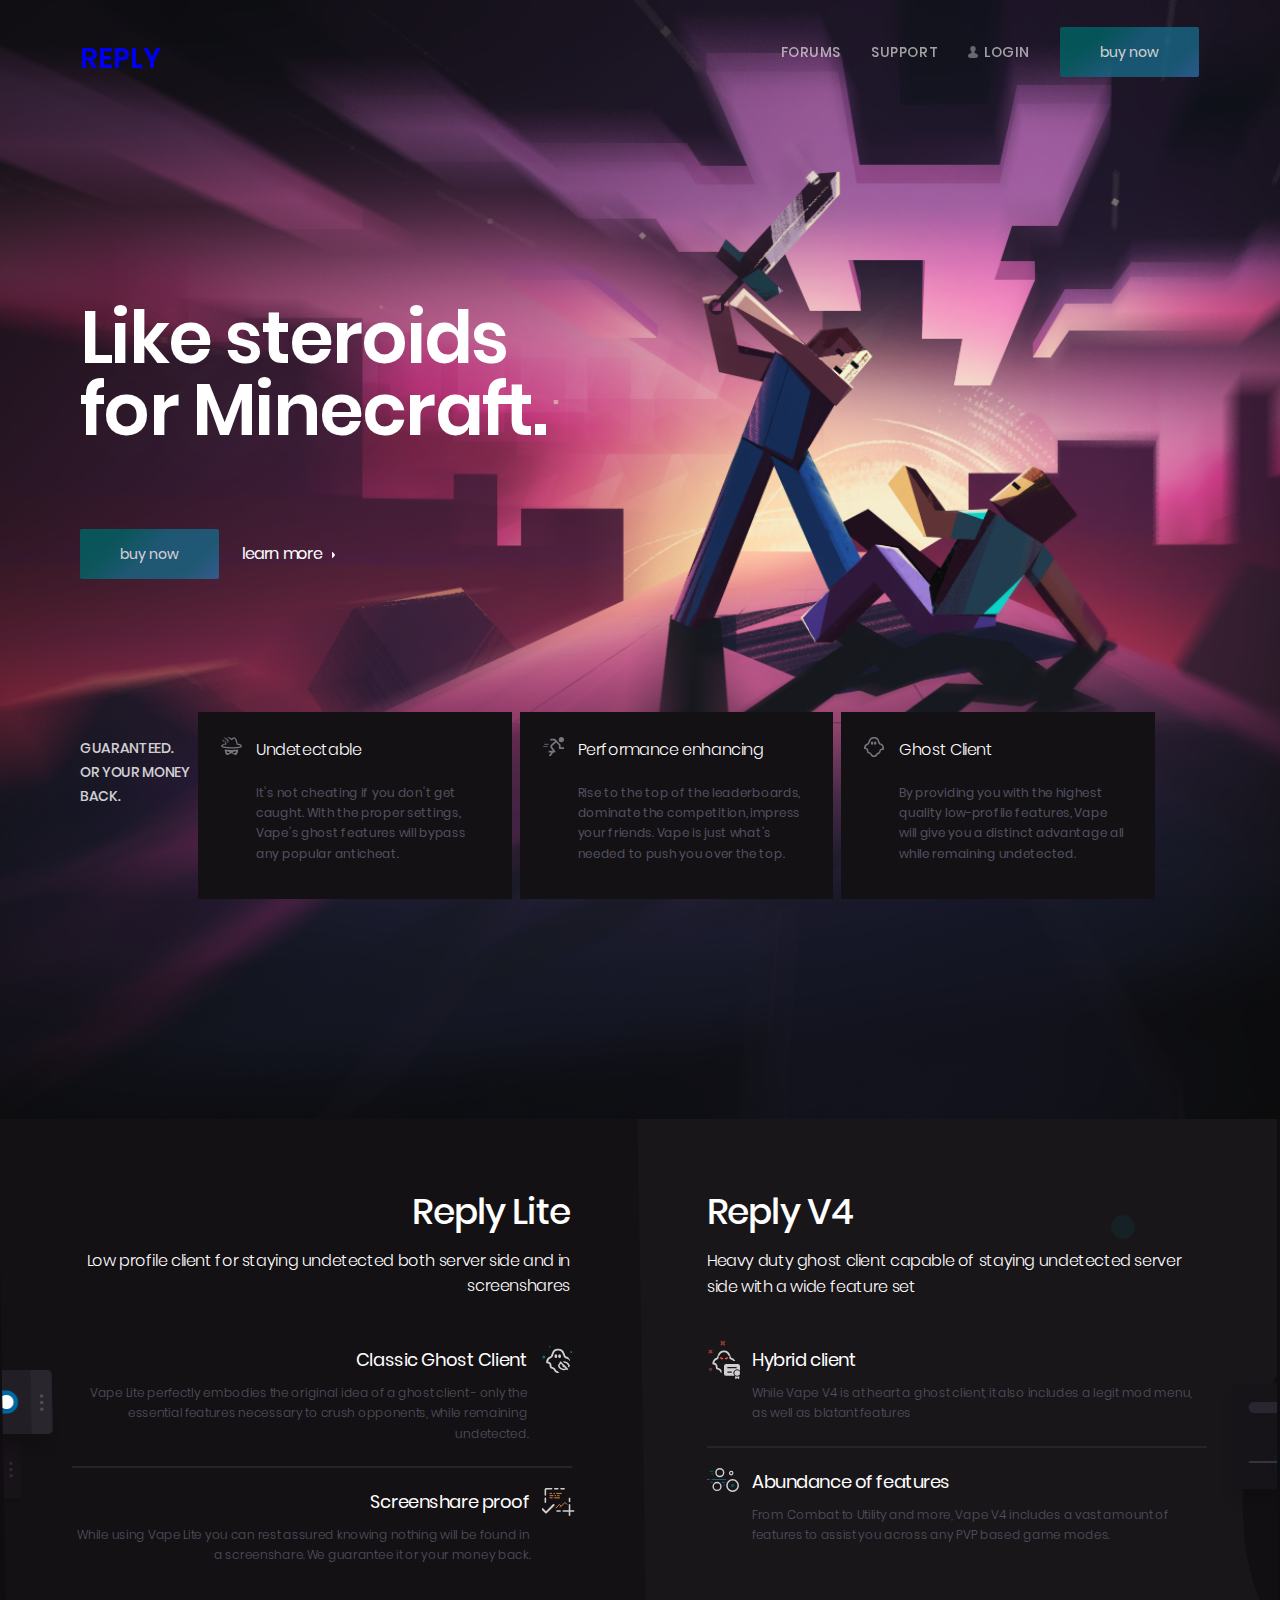
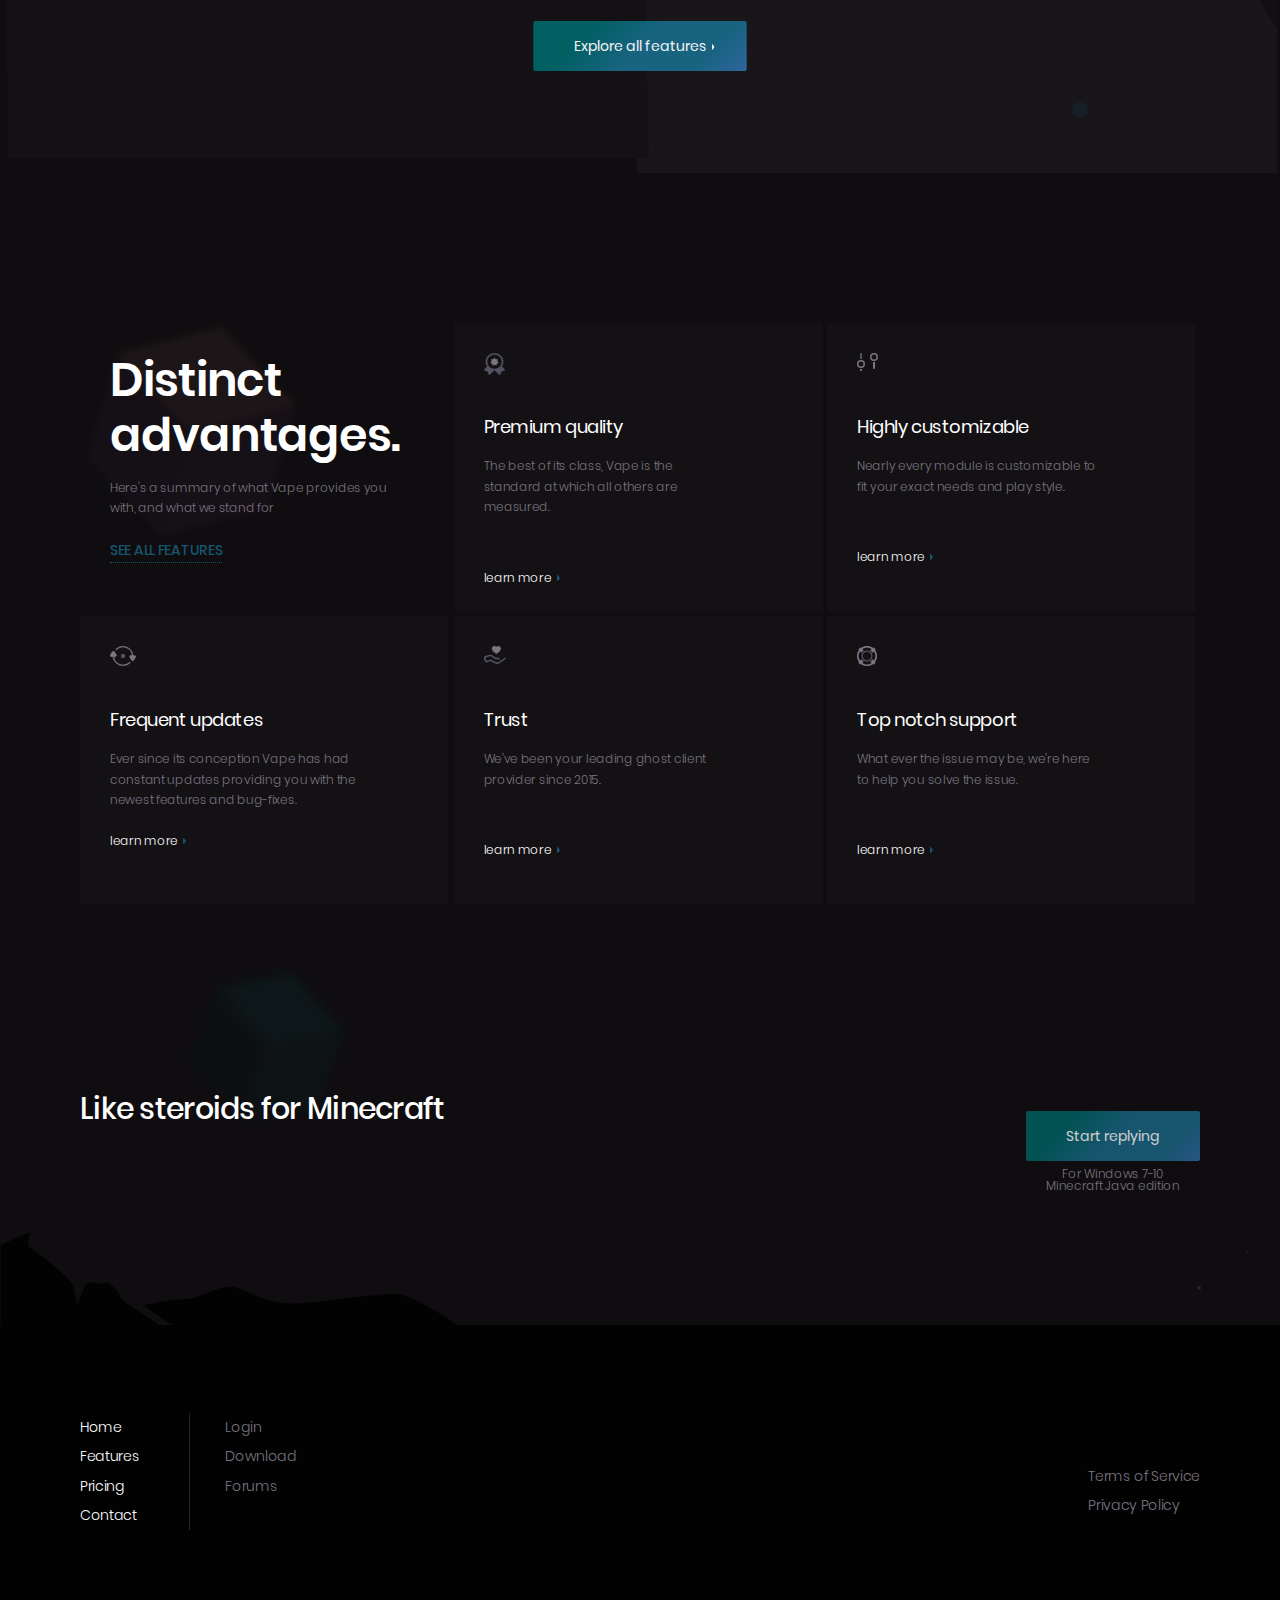
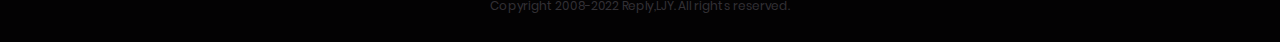
==== reply/index.html @ bd2a2337 "Add files via upload" ====
<!DOCTYPE html><html lang="en" style=""><!--
 Page saved with SingleFile 
 url: https://www.vape.gg/ 
 saved date: Thu Jul 21 2022 10:09:25 GMT+0800 (中国标准时间)
--><head><meta charset="utf-8">
<meta name="viewport" content="width=device-width, initial-scale=1">
<meta name="csrf-token" content="0vviVN50sHDfkoWmsHbkdofA1DkeEa5MmPpNmLmF">
<title>
 Reply Ghost Client </title>
<meta name="description" content="Like steroids for Minecraft. Vape includes the highest quality Minecraft ghost client features, and will assure that you dominate every opponent.">
<style>:root{--sf-img-19: url("[data-uri]");--sf-img-26: url("[data-uri]");--sf-img-27: url("[data-uri]");--sf-img-28: url("[data-uri]");--sf-img-29: url("[data-uri]")}/*!
 * animate.css - https://animate.style/
 * Version - 4.1.1
 * Licensed under the MIT license - http://opensource.org/licenses/MIT
 *
 * Copyright (c) 2020 Animate.css
 */:root{--animate-duration:1s;--animate-delay:1s;--animate-repeat:1}@-webkit-keyframes bounce{from,20%,53%,to{-webkit-animation-timing-function:cubic-bezier(0.215,0.61,0.355,1);animation-timing-function:cubic-bezier(0.215,0.61,0.355,1);-webkit-transform:translate3d(0,0,0);transform:translate3d(0,0,0)}40%,43%{-webkit-animation-timing-function:cubic-bezier(0.755,0.05,0.855,0.06);animation-timing-function:cubic-bezier(0.755,0.05,0.855,0.06);-webkit-transform:translate3d(0,-30px,0) scaleY(1.1);transform:translate3d(0,-30px,0) scaleY(1.1)}70%{-webkit-animation-timing-function:cubic-bezier(0.755,0.05,0.855,0.06);animation-timing-function:cubic-bezier(0.755,0.05,0.855,0.06);-webkit-transform:translate3d(0,-15px,0) scaleY(1.05);transform:translate3d(0,-15px,0) scaleY(1.05)}80%{-webkit-transition-timing-function:cubic-bezier(0.215,0.61,0.355,1);transition-timing-function:cubic-bezier(0.215,0.61,0.355,1);-webkit-transform:translate3d(0,0,0) scaleY(0.95);transform:translate3d(0,0,0) scaleY(0.95)}90%{-webkit-transform:translate3d(0,-4px,0) scaleY(1.02);transform:translate3d(0,-4px,0) scaleY(1.02)}}@keyframes bounce{from,20%,53%,to{-webkit-animation-timing-function:cubic-bezier(0.215,0.61,0.355,1);animation-timing-function:cubic-bezier(0.215,0.61,0.355,1);-webkit-transform:translate3d(0,0,0);transform:translate3d(0,0,0)}40%,43%{-webkit-animation-timing-function:cubic-bezier(0.755,0.05,0.855,0.06);animation-timing-function:cubic-bezier(0.755,0.05,0.855,0.06);-webkit-transform:translate3d(0,-30px,0) scaleY(1.1);transform:translate3d(0,-30px,0) scaleY(1.1)}70%{-webkit-animation-timing-function:cubic-bezier(0.755,0.05,0.855,0.06);animation-timing-function:cubic-bezier(0.755,0.05,0.855,0.06);-webkit-transform:translate3d(0,-15px,0) scaleY(1.05);transform:translate3d(0,-15px,0) scaleY(1.05)}80%{-webkit-transition-timing-function:cubic-bezier(0.215,0.61,0.355,1);transition-timing-function:cubic-bezier(0.215,0.61,0.355,1);-webkit-transform:translate3d(0,0,0) scaleY(0.95);transform:translate3d(0,0,0) scaleY(0.95)}90%{-webkit-transform:translate3d(0,-4px,0) scaleY(1.02);transform:translate3d(0,-4px,0) scaleY(1.02)}}@-webkit-keyframes flash{from,50%,to{opacity:1}25%,75%{opacity:0}}@keyframes flash{from,50%,to{opacity:1}25%,75%{opacity:0}}@-webkit-keyframes pulse{from{-webkit-transform:scale3d(1,1,1);transform:scale3d(1,1,1)}50%{-webkit-transform:scale3d(1.05,1.05,1.05);transform:scale3d(1.05,1.05,1.05)}to{-webkit-transform:scale3d(1,1,1);transform:scale3d(1,1,1)}}@keyframes pulse{from{-webkit-transform:scale3d(1,1,1);transform:scale3d(1,1,1)}50%{-webkit-transform:scale3d(1.05,1.05,1.05);transform:scale3d(1.05,1.05,1.05)}to{-webkit-transform:scale3d(1,1,1);transform:scale3d(1,1,1)}}@-webkit-keyframes rubberBand{from{-webkit-transform:scale3d(1,1,1);transform:scale3d(1,1,1)}30%{-webkit-transform:scale3d(1.25,0.75,1);transform:scale3d(1.25,0.75,1)}40%{-webkit-transform:scale3d(0.75,1.25,1);transform:scale3d(0.75,1.25,1)}50%{-webkit-transform:scale3d(1.15,0.85,1);transform:scale3d(1.15,0.85,1)}65%{-webkit-transform:scale3d(0.95,1.05,1);transform:scale3d(0.95,1.05,1)}75%{-webkit-transform:scale3d(1.05,0.95,1);transform:scale3d(1.05,0.95,1)}to{-webkit-transform:scale3d(1,1,1);transform:scale3d(1,1,1)}}@keyframes rubberBand{from{-webkit-transform:scale3d(1,1,1);transform:scale3d(1,1,1)}30%{-webkit-transform:scale3d(1.25,0.75,1);transform:scale3d(1.25,0.75,1)}40%{-webkit-transform:scale3d(0.75,1.25,1);transform:scale3d(0.75,1.25,1)}50%{-webkit-transform:scale3d(1.15,0.85,1);transform:scale3d(1.15,0.85,1)}65%{-webkit-transform:scale3d(0.95,1.05,1);transform:scale3d(0.95,1.05,1)}75%{-webkit-transform:scale3d(1.05,0.95,1);transform:scale3d(1.05,0.95,1)}to{-webkit-transform:scale3d(1,1,1);transform:scale3d(1,1,1)}}@-webkit-keyframes shakeX{from,to{-webkit-transform:translate3d(0,0,0);transform:translate3d(0,0,0)}10%,30%,50%,70%,90%{-webkit-transform:translate3d(-10px,0,0);transform:translate3d(-10px,0,0)}20%,40%,60%,80%{-webkit-transform:translate3d(10px,0,0);transform:translate3d(10px,0,0)}}@keyframes shakeX{from,to{-webkit-transform:translate3d(0,0,0);transform:translate3d(0,0,0)}10%,30%,50%,70%,90%{-webkit-transform:translate3d(-10px,0,0);transform:translate3d(-10px,0,0)}20%,40%,60%,80%{-webkit-transform:translate3d(10px,0,0);transform:translate3d(10px,0,0)}}@-webkit-keyframes shakeY{from,to{-webkit-transform:translate3d(0,0,0);transform:translate3d(0,0,0)}10%,30%,50%,70%,90%{-webkit-transform:translate3d(0,-10px,0);transform:translate3d(0,-10px,0)}20%,40%,60%,80%{-webkit-transform:translate3d(0,10px,0);transform:translate3d(0,10px,0)}}@keyframes shakeY{from,to{-webkit-transform:translate3d(0,0,0);transform:translate3d(0,0,0)}10%,30%,50%,70%,90%{-webkit-transform:translate3d(0,-10px,0);transform:translate3d(0,-10px,0)}20%,40%,60%,80%{-webkit-transform:translate3d(0,10px,0);transform:translate3d(0,10px,0)}}@-webkit-keyframes headShake{0%{-webkit-transform:translateX(0);transform:translateX(0)}6.5%{-webkit-transform:translateX(-6px) rotateY(-9deg);transform:translateX(-6px) rotateY(-9deg)}18.5%{-webkit-transform:translateX(5px) rotateY(7deg);transform:translateX(5px) rotateY(7deg)}31.5%{-webkit-transform:translateX(-3px) rotateY(-5deg);transform:translateX(-3px) rotateY(-5deg)}43.5%{-webkit-transform:translateX(2px) rotateY(3deg);transform:translateX(2px) rotateY(3deg)}50%{-webkit-transform:translateX(0);transform:translateX(0)}}@keyframes headShake{0%{-webkit-transform:translateX(0);transform:translateX(0)}6.5%{-webkit-transform:translateX(-6px) rotateY(-9deg);transform:translateX(-6px) rotateY(-9deg)}18.5%{-webkit-transform:translateX(5px) rotateY(7deg);transform:translateX(5px) rotateY(7deg)}31.5%{-webkit-transform:translateX(-3px) rotateY(-5deg);transform:translateX(-3px) rotateY(-5deg)}43.5%{-webkit-transform:translateX(2px) rotateY(3deg);transform:translateX(2px) rotateY(3deg)}50%{-webkit-transform:translateX(0);transform:translateX(0)}}@-webkit-keyframes swing{20%{-webkit-transform:rotate3d(0,0,1,15deg);transform:rotate3d(0,0,1,15deg)}40%{-webkit-transform:rotate3d(0,0,1,-10deg);transform:rotate3d(0,0,1,-10deg)}60%{-webkit-transform:rotate3d(0,0,1,5deg);transform:rotate3d(0,0,1,5deg)}80%{-webkit-transform:rotate3d(0,0,1,-5deg);transform:rotate3d(0,0,1,-5deg)}to{-webkit-transform:rotate3d(0,0,1,0deg);transform:rotate3d(0,0,1,0deg)}}@keyframes swing{20%{-webkit-transform:rotate3d(0,0,1,15deg);transform:rotate3d(0,0,1,15deg)}40%{-webkit-transform:rotate3d(0,0,1,-10deg);transform:rotate3d(0,0,1,-10deg)}60%{-webkit-transform:rotate3d(0,0,1,5deg);transform:rotate3d(0,0,1,5deg)}80%{-webkit-transform:rotate3d(0,0,1,-5deg);transform:rotate3d(0,0,1,-5deg)}to{-webkit-transform:rotate3d(0,0,1,0deg);transform:rotate3d(0,0,1,0deg)}}@-webkit-keyframes tada{from{-webkit-transform:scale3d(1,1,1);transform:scale3d(1,1,1)}10%,20%{-webkit-transform:scale3d(0.9,0.9,0.9) rotate3d(0,0,1,-3deg);transform:scale3d(0.9,0.9,0.9) rotate3d(0,0,1,-3deg)}30%,50%,70%,90%{-webkit-transform:scale3d(1.1,1.1,1.1) rotate3d(0,0,1,3deg);transform:scale3d(1.1,1.1,1.1) rotate3d(0,0,1,3deg)}40%,60%,80%{-webkit-transform:scale3d(1.1,1.1,1.1) rotate3d(0,0,1,-3deg);transform:scale3d(1.1,1.1,1.1) rotate3d(0,0,1,-3deg)}to{-webkit-transform:scale3d(1,1,1);transform:scale3d(1,1,1)}}@keyframes tada{from{-webkit-transform:scale3d(1,1,1);transform:scale3d(1,1,1)}10%,20%{-webkit-transform:scale3d(0.9,0.9,0.9) rotate3d(0,0,1,-3deg);transform:scale3d(0.9,0.9,0.9) rotate3d(0,0,1,-3deg)}30%,50%,70%,90%{-webkit-transform:scale3d(1.1,1.1,1.1) rotate3d(0,0,1,3deg);transform:scale3d(1.1,1.1,1.1) rotate3d(0,0,1,3deg)}40%,60%,80%{-webkit-transform:scale3d(1.1,1.1,1.1) rotate3d(0,0,1,-3deg);transform:scale3d(1.1,1.1,1.1) rotate3d(0,0,1,-3deg)}to{-webkit-transform:scale3d(1,1,1);transform:scale3d(1,1,1)}}@-webkit-keyframes wobble{from{-webkit-transform:translate3d(0,0,0);transform:translate3d(0,0,0)}15%{-webkit-transform:translate3d(-25%,0,0) rotate3d(0,0,1,-5deg);transform:translate3d(-25%,0,0) rotate3d(0,0,1,-5deg)}30%{-webkit-transform:translate3d(20%,0,0) rotate3d(0,0,1,3deg);transform:translate3d(20%,0,0) rotate3d(0,0,1,3deg)}45%{-webkit-transform:translate3d(-15%,0,0) rotate3d(0,0,1,-3deg);transform:translate3d(-15%,0,0) rotate3d(0,0,1,-3deg)}60%{-webkit-transform:translate3d(10%,0,0) rotate3d(0,0,1,2deg);transform:translate3d(10%,0,0) rotate3d(0,0,1,2deg)}75%{-webkit-transform:translate3d(-5%,0,0) rotate3d(0,0,1,-1deg);transform:translate3d(-5%,0,0) rotate3d(0,0,1,-1deg)}to{-webkit-transform:translate3d(0,0,0);transform:translate3d(0,0,0)}}@keyframes wobble{from{-webkit-transform:translate3d(0,0,0);transform:translate3d(0,0,0)}15%{-webkit-transform:translate3d(-25%,0,0) rotate3d(0,0,1,-5deg);transform:translate3d(-25%,0,0) rotate3d(0,0,1,-5deg)}30%{-webkit-transform:translate3d(20%,0,0) rotate3d(0,0,1,3deg);transform:translate3d(20%,0,0) rotate3d(0,0,1,3deg)}45%{-webkit-transform:translate3d(-15%,0,0) rotate3d(0,0,1,-3deg);transform:translate3d(-15%,0,0) rotate3d(0,0,1,-3deg)}60%{-webkit-transform:translate3d(10%,0,0) rotate3d(0,0,1,2deg);transform:translate3d(10%,0,0) rotate3d(0,0,1,2deg)}75%{-webkit-transform:translate3d(-5%,0,0) rotate3d(0,0,1,-1deg);transform:translate3d(-5%,0,0) rotate3d(0,0,1,-1deg)}to{-webkit-transform:translate3d(0,0,0);transform:translate3d(0,0,0)}}@-webkit-keyframes jello{from,11.1%,to{-webkit-transform:translate3d(0,0,0);transform:translate3d(0,0,0)}22.2%{-webkit-transform:skewX(-12.5deg) skewY(-12.5deg);transform:skewX(-12.5deg) skewY(-12.5deg)}33.3%{-webkit-transform:skewX(6.25deg) skewY(6.25deg);transform:skewX(6.25deg) skewY(6.25deg)}44.4%{-webkit-transform:skewX(-3.125deg) skewY(-3.125deg);transform:skewX(-3.125deg) skewY(-3.125deg)}55.5%{-webkit-transform:skewX(1.5625deg) skewY(1.5625deg);transform:skewX(1.5625deg) skewY(1.5625deg)}66.6%{-webkit-transform:skewX(-0.78125deg) skewY(-0.78125deg);transform:skewX(-0.78125deg) skewY(-0.78125deg)}77.7%{-webkit-transform:skewX(0.390625deg) skewY(0.390625deg);transform:skewX(0.390625deg) skewY(0.390625deg)}88.8%{-webkit-transform:skewX(-0.1953125deg) skewY(-0.1953125deg);transform:skewX(-0.1953125deg) skewY(-0.1953125deg)}}@keyframes jello{from,11.1%,to{-webkit-transform:translate3d(0,0,0);transform:translate3d(0,0,0)}22.2%{-webkit-transform:skewX(-12.5deg) skewY(-12.5deg);transform:skewX(-12.5deg) skewY(-12.5deg)}33.3%{-webkit-transform:skewX(6.25deg) skewY(6.25deg);transform:skewX(6.25deg) skewY(6.25deg)}44.4%{-webkit-transform:skewX(-3.125deg) skewY(-3.125deg);transform:skewX(-3.125deg) skewY(-3.125deg)}55.5%{-webkit-transform:skewX(1.5625deg) skewY(1.5625deg);transform:skewX(1.5625deg) skewY(1.5625deg)}66.6%{-webkit-transform:skewX(-0.78125deg) skewY(-0.78125deg);transform:skewX(-0.78125deg) skewY(-0.78125deg)}77.7%{-webkit-transform:skewX(0.390625deg) skewY(0.390625deg);transform:skewX(0.390625deg) skewY(0.390625deg)}88.8%{-webkit-transform:skewX(-0.1953125deg) skewY(-0.1953125deg);transform:skewX(-0.1953125deg) skewY(-0.1953125deg)}}@-webkit-keyframes heartBeat{0%{-webkit-transform:scale(1);transform:scale(1)}14%{-webkit-transform:scale(1.3);transform:scale(1.3)}28%{-webkit-transform:scale(1);transform:scale(1)}42%{-webkit-transform:scale(1.3);transform:scale(1.3)}70%{-webkit-transform:scale(1);transform:scale(1)}}@keyframes heartBeat{0%{-webkit-transform:scale(1);transform:scale(1)}14%{-webkit-transform:scale(1.3);transform:scale(1.3)}28%{-webkit-transform:scale(1);transform:scale(1)}42%{-webkit-transform:scale(1.3);transform:scale(1.3)}70%{-webkit-transform:scale(1);transform:scale(1)}}@-webkit-keyframes backInDown{0%{-webkit-transform:translateY(-1200px) scale(0.7);transform:translateY(-1200px) scale(0.7);opacity:0.7}80%{-webkit-transform:translateY(0px) scale(0.7);transform:translateY(0px) scale(0.7);opacity:0.7}100%{-webkit-transform:scale(1);transform:scale(1);opacity:1}}@keyframes backInDown{0%{-webkit-transform:translateY(-1200px) scale(0.7);transform:translateY(-1200px) scale(0.7);opacity:0.7}80%{-webkit-transform:translateY(0px) scale(0.7);transform:translateY(0px) scale(0.7);opacity:0.7}100%{-webkit-transform:scale(1);transform:scale(1);opacity:1}}@-webkit-keyframes backInLeft{0%{-webkit-transform:translateX(-2000px) scale(0.7);transform:translateX(-2000px) scale(0.7);opacity:0.7}80%{-webkit-transform:translateX(0px) scale(0.7);transform:translateX(0px) scale(0.7);opacity:0.7}100%{-webkit-transform:scale(1);transform:scale(1);opacity:1}}@keyframes backInLeft{0%{-webkit-transform:translateX(-2000px) scale(0.7);transform:translateX(-2000px) scale(0.7);opacity:0.7}80%{-webkit-transform:translateX(0px) scale(0.7);transform:translateX(0px) scale(0.7);opacity:0.7}100%{-webkit-transform:scale(1);transform:scale(1);opacity:1}}@-webkit-keyframes backInRight{0%{-webkit-transform:translateX(2000px) scale(0.7);transform:translateX(2000px) scale(0.7);opacity:0.7}80%{-webkit-transform:translateX(0px) scale(0.7);transform:translateX(0px) scale(0.7);opacity:0.7}100%{-webkit-transform:scale(1);transform:scale(1);opacity:1}}@keyframes backInRight{0%{-webkit-transform:translateX(2000px) scale(0.7);transform:translateX(2000px) scale(0.7);opacity:0.7}80%{-webkit-transform:translateX(0px) scale(0.7);transform:translateX(0px) scale(0.7);opacity:0.7}100%{-webkit-transform:scale(1);transform:scale(1);opacity:1}}@-webkit-keyframes backInUp{0%{-webkit-transform:translateY(1200px) scale(0.7);transform:translateY(1200px) scale(0.7);opacity:0.7}80%{-webkit-transform:translateY(0px) scale(0.7);transform:translateY(0px) scale(0.7);opacity:0.7}100%{-webkit-transform:scale(1);transform:scale(1);opacity:1}}@keyframes backInUp{0%{-webkit-transform:translateY(1200px) scale(0.7);transform:translateY(1200px) scale(0.7);opacity:0.7}80%{-webkit-transform:translateY(0px) scale(0.7);transform:translateY(0px) scale(0.7);opacity:0.7}100%{-webkit-transform:scale(1);transform:scale(1);opacity:1}}@-webkit-keyframes backOutDown{0%{-webkit-transform:scale(1);transform:scale(1);opacity:1}20%{-webkit-transform:translateY(0px) scale(0.7);transform:translateY(0px) scale(0.7);opacity:0.7}100%{-webkit-transform:translateY(700px) scale(0.7);transform:translateY(700px) scale(0.7);opacity:0.7}}@keyframes backOutDown{0%{-webkit-transform:scale(1);transform:scale(1);opacity:1}20%{-webkit-transform:translateY(0px) scale(0.7);transform:translateY(0px) scale(0.7);opacity:0.7}100%{-webkit-transform:translateY(700px) scale(0.7);transform:translateY(700px) scale(0.7);opacity:0.7}}@-webkit-keyframes backOutLeft{0%{-webkit-transform:scale(1);transform:scale(1);opacity:1}20%{-webkit-transform:translateX(0px) scale(0.7);transform:translateX(0px) scale(0.7);opacity:0.7}100%{-webkit-transform:translateX(-2000px) scale(0.7);transform:translateX(-2000px) scale(0.7);opacity:0.7}}@keyframes backOutLeft{0%{-webkit-transform:scale(1);transform:scale(1);opacity:1}20%{-webkit-transform:translateX(0px) scale(0.7);transform:translateX(0px) scale(0.7);opacity:0.7}100%{-webkit-transform:translateX(-2000px) scale(0.7);transform:translateX(-2000px) scale(0.7);opacity:0.7}}@-webkit-keyframes backOutRight{0%{-webkit-transform:scale(1);transform:scale(1);opacity:1}20%{-webkit-transform:translateX(0px) scale(0.7);transform:translateX(0px) scale(0.7);opacity:0.7}100%{-webkit-transform:translateX(2000px) scale(0.7);transform:translateX(2000px) scale(0.7);opacity:0.7}}@keyframes backOutRight{0%{-webkit-transform:scale(1);transform:scale(1);opacity:1}20%{-webkit-transform:translateX(0px) scale(0.7);transform:translateX(0px) scale(0.7);opacity:0.7}100%{-webkit-transform:translateX(2000px) scale(0.7);transform:translateX(2000px) scale(0.7);opacity:0.7}}@-webkit-keyframes backOutUp{0%{-webkit-transform:scale(1);transform:scale(1);opacity:1}20%{-webkit-transform:translateY(0px) scale(0.7);transform:translateY(0px) scale(0.7);opacity:0.7}100%{-webkit-transform:translateY(-700px) scale(0.7);transform:translateY(-700px) scale(0.7);opacity:0.7}}@keyframes backOutUp{0%{-webkit-transform:scale(1);transform:scale(1);opacity:1}20%{-webkit-transform:translateY(0px) scale(0.7);transform:translateY(0px) scale(0.7);opacity:0.7}100%{-webkit-transform:translateY(-700px) scale(0.7);transform:translateY(-700px) scale(0.7);opacity:0.7}}@-webkit-keyframes bounceIn{from,20%,40%,60%,80%,to{-webkit-animation-timing-function:cubic-bezier(0.215,0.61,0.355,1);animation-timing-function:cubic-bezier(0.215,0.61,0.355,1)}0%{opacity:0;-webkit-transform:scale3d(0.3,0.3,0.3);transform:scale3d(0.3,0.3,0.3)}20%{-webkit-transform:scale3d(1.1,1.1,1.1);transform:scale3d(1.1,1.1,1.1)}40%{-webkit-transform:scale3d(0.9,0.9,0.9);transform:scale3d(0.9,0.9,0.9)}60%{opacity:1;-webkit-transform:scale3d(1.03,1.03,1.03);transform:scale3d(1.03,1.03,1.03)}80%{-webkit-transform:scale3d(0.97,0.97,0.97);transform:scale3d(0.97,0.97,0.97)}to{opacity:1;-webkit-transform:scale3d(1,1,1);transform:scale3d(1,1,1)}}@keyframes bounceIn{from,20%,40%,60%,80%,to{-webkit-animation-timing-function:cubic-bezier(0.215,0.61,0.355,1);animation-timing-function:cubic-bezier(0.215,0.61,0.355,1)}0%{opacity:0;-webkit-transform:scale3d(0.3,0.3,0.3);transform:scale3d(0.3,0.3,0.3)}20%{-webkit-transform:scale3d(1.1,1.1,1.1);transform:scale3d(1.1,1.1,1.1)}40%{-webkit-transform:scale3d(0.9,0.9,0.9);transform:scale3d(0.9,0.9,0.9)}60%{opacity:1;-webkit-transform:scale3d(1.03,1.03,1.03);transform:scale3d(1.03,1.03,1.03)}80%{-webkit-transform:scale3d(0.97,0.97,0.97);transform:scale3d(0.97,0.97,0.97)}to{opacity:1;-webkit-transform:scale3d(1,1,1);transform:scale3d(1,1,1)}}@-webkit-keyframes bounceInDown{from,60%,75%,90%,to{-webkit-animation-timing-function:cubic-bezier(0.215,0.61,0.355,1);animation-timing-function:cubic-bezier(0.215,0.61,0.355,1)}0%{opacity:0;-webkit-transform:translate3d(0,-3000px,0) scaleY(3);transform:translate3d(0,-3000px,0) scaleY(3)}60%{opacity:1;-webkit-transform:translate3d(0,25px,0) scaleY(0.9);transform:translate3d(0,25px,0) scaleY(0.9)}75%{-webkit-transform:translate3d(0,-10px,0) scaleY(0.95);transform:translate3d(0,-10px,0) scaleY(0.95)}90%{-webkit-transform:translate3d(0,5px,0) scaleY(0.985);transform:translate3d(0,5px,0) scaleY(0.985)}to{-webkit-transform:translate3d(0,0,0);transform:translate3d(0,0,0)}}@keyframes bounceInDown{from,60%,75%,90%,to{-webkit-animation-timing-function:cubic-bezier(0.215,0.61,0.355,1);animation-timing-function:cubic-bezier(0.215,0.61,0.355,1)}0%{opacity:0;-webkit-transform:translate3d(0,-3000px,0) scaleY(3);transform:translate3d(0,-3000px,0) scaleY(3)}60%{opacity:1;-webkit-transform:translate3d(0,25px,0) scaleY(0.9);transform:translate3d(0,25px,0) scaleY(0.9)}75%{-webkit-transform:translate3d(0,-10px,0) scaleY(0.95);transform:translate3d(0,-10px,0) scaleY(0.95)}90%{-webkit-transform:translate3d(0,5px,0) scaleY(0.985);transform:translate3d(0,5px,0) scaleY(0.985)}to{-webkit-transform:translate3d(0,0,0);transform:translate3d(0,0,0)}}@-webkit-keyframes bounceInLeft{from,60%,75%,90%,to{-webkit-animation-timing-function:cubic-bezier(0.215,0.61,0.355,1);animation-timing-function:cubic-bezier(0.215,0.61,0.355,1)}0%{opacity:0;-webkit-transform:translate3d(-3000px,0,0) scaleX(3);transform:translate3d(-3000px,0,0) scaleX(3)}60%{opacity:1;-webkit-transform:translate3d(25px,0,0) scaleX(1);transform:translate3d(25px,0,0) scaleX(1)}75%{-webkit-transform:translate3d(-10px,0,0) scaleX(0.98);transform:translate3d(-10px,0,0) scaleX(0.98)}90%{-webkit-transform:translate3d(5px,0,0) scaleX(0.995);transform:translate3d(5px,0,0) scaleX(0.995)}to{-webkit-transform:translate3d(0,0,0);transform:translate3d(0,0,0)}}@keyframes bounceInLeft{from,60%,75%,90%,to{-webkit-animation-timing-function:cubic-bezier(0.215,0.61,0.355,1);animation-timing-function:cubic-bezier(0.215,0.61,0.355,1)}0%{opacity:0;-webkit-transform:translate3d(-3000px,0,0) scaleX(3);transform:translate3d(-3000px,0,0) scaleX(3)}60%{opacity:1;-webkit-transform:translate3d(25px,0,0) scaleX(1);transform:translate3d(25px,0,0) scaleX(1)}75%{-webkit-transform:translate3d(-10px,0,0) scaleX(0.98);transform:translate3d(-10px,0,0) scaleX(0.98)}90%{-webkit-transform:translate3d(5px,0,0) scaleX(0.995);transform:translate3d(5px,0,0) scaleX(0.995)}to{-webkit-transform:translate3d(0,0,0);transform:translate3d(0,0,0)}}@-webkit-keyframes bounceInRight{from,60%,75%,90%,to{-webkit-animation-timing-function:cubic-bezier(0.215,0.61,0.355,1);animation-timing-function:cubic-bezier(0.215,0.61,0.355,1)}from{opacity:0;-webkit-transform:translate3d(3000px,0,0) scaleX(3);transform:translate3d(3000px,0,0) scaleX(3)}60%{opacity:1;-webkit-transform:translate3d(-25px,0,0) scaleX(1);transform:translate3d(-25px,0,0) scaleX(1)}75%{-webkit-transform:translate3d(10px,0,0) scaleX(0.98);transform:translate3d(10px,0,0) scaleX(0.98)}90%{-webkit-transform:translate3d(-5px,0,0) scaleX(0.995);transform:translate3d(-5px,0,0) scaleX(0.995)}to{-webkit-transform:translate3d(0,0,0);transform:translate3d(0,0,0)}}@keyframes bounceInRight{from,60%,75%,90%,to{-webkit-animation-timing-function:cubic-bezier(0.215,0.61,0.355,1);animation-timing-function:cubic-bezier(0.215,0.61,0.355,1)}from{opacity:0;-webkit-transform:translate3d(3000px,0,0) scaleX(3);transform:translate3d(3000px,0,0) scaleX(3)}60%{opacity:1;-webkit-transform:translate3d(-25px,0,0) scaleX(1);transform:translate3d(-25px,0,0) scaleX(1)}75%{-webkit-transform:translate3d(10px,0,0) scaleX(0.98);transform:translate3d(10px,0,0) scaleX(0.98)}90%{-webkit-transform:translate3d(-5px,0,0) scaleX(0.995);transform:translate3d(-5px,0,0) scaleX(0.995)}to{-webkit-transform:translate3d(0,0,0);transform:translate3d(0,0,0)}}@-webkit-keyframes bounceInUp{from,60%,75%,90%,to{-webkit-animation-timing-function:cubic-bezier(0.215,0.61,0.355,1);animation-timing-function:cubic-bezier(0.215,0.61,0.355,1)}from{opacity:0;-webkit-transform:translate3d(0,3000px,0) scaleY(5);transform:translate3d(0,3000px,0) scaleY(5)}60%{opacity:1;-webkit-transform:translate3d(0,-20px,0) scaleY(0.9);transform:translate3d(0,-20px,0) scaleY(0.9)}75%{-webkit-transform:translate3d(0,10px,0) scaleY(0.95);transform:translate3d(0,10px,0) scaleY(0.95)}90%{-webkit-transform:translate3d(0,-5px,0) scaleY(0.985);transform:translate3d(0,-5px,0) scaleY(0.985)}to{-webkit-transform:translate3d(0,0,0);transform:translate3d(0,0,0)}}@keyframes bounceInUp{from,60%,75%,90%,to{-webkit-animation-timing-function:cubic-bezier(0.215,0.61,0.355,1);animation-timing-function:cubic-bezier(0.215,0.61,0.355,1)}from{opacity:0;-webkit-transform:translate3d(0,3000px,0) scaleY(5);transform:translate3d(0,3000px,0) scaleY(5)}60%{opacity:1;-webkit-transform:translate3d(0,-20px,0) scaleY(0.9);transform:translate3d(0,-20px,0) scaleY(0.9)}75%{-webkit-transform:translate3d(0,10px,0) scaleY(0.95);transform:translate3d(0,10px,0) scaleY(0.95)}90%{-webkit-transform:translate3d(0,-5px,0) scaleY(0.985);transform:translate3d(0,-5px,0) scaleY(0.985)}to{-webkit-transform:translate3d(0,0,0);transform:translate3d(0,0,0)}}@-webkit-keyframes bounceOut{20%{-webkit-transform:scale3d(0.9,0.9,0.9);transform:scale3d(0.9,0.9,0.9)}50%,55%{opacity:1;-webkit-transform:scale3d(1.1,1.1,1.1);transform:scale3d(1.1,1.1,1.1)}to{opacity:0;-webkit-transform:scale3d(0.3,0.3,0.3);transform:scale3d(0.3,0.3,0.3)}}@keyframes bounceOut{20%{-webkit-transform:scale3d(0.9,0.9,0.9);transform:scale3d(0.9,0.9,0.9)}50%,55%{opacity:1;-webkit-transform:scale3d(1.1,1.1,1.1);transform:scale3d(1.1,1.1,1.1)}to{opacity:0;-webkit-transform:scale3d(0.3,0.3,0.3);transform:scale3d(0.3,0.3,0.3)}}@-webkit-keyframes bounceOutDown{20%{-webkit-transform:translate3d(0,10px,0) scaleY(0.985);transform:translate3d(0,10px,0) scaleY(0.985)}40%,45%{opacity:1;-webkit-transform:translate3d(0,-20px,0) scaleY(0.9);transform:translate3d(0,-20px,0) scaleY(0.9)}to{opacity:0;-webkit-transform:translate3d(0,2000px,0) scaleY(3);transform:translate3d(0,2000px,0) scaleY(3)}}@keyframes bounceOutDown{20%{-webkit-transform:translate3d(0,10px,0) scaleY(0.985);transform:translate3d(0,10px,0) scaleY(0.985)}40%,45%{opacity:1;-webkit-transform:translate3d(0,-20px,0) scaleY(0.9);transform:translate3d(0,-20px,0) scaleY(0.9)}to{opacity:0;-webkit-transform:translate3d(0,2000px,0) scaleY(3);transform:translate3d(0,2000px,0) scaleY(3)}}@-webkit-keyframes bounceOutLeft{20%{opacity:1;-webkit-transform:translate3d(20px,0,0) scaleX(0.9);transform:translate3d(20px,0,0) scaleX(0.9)}to{opacity:0;-webkit-transform:translate3d(-2000px,0,0) scaleX(2);transform:translate3d(-2000px,0,0) scaleX(2)}}@keyframes bounceOutLeft{20%{opacity:1;-webkit-transform:translate3d(20px,0,0) scaleX(0.9);transform:translate3d(20px,0,0) scaleX(0.9)}to{opacity:0;-webkit-transform:translate3d(-2000px,0,0) scaleX(2);transform:translate3d(-2000px,0,0) scaleX(2)}}@-webkit-keyframes bounceOutRight{20%{opacity:1;-webkit-transform:translate3d(-20px,0,0) scaleX(0.9);transform:translate3d(-20px,0,0) scaleX(0.9)}to{opacity:0;-webkit-transform:translate3d(2000px,0,0) scaleX(2);transform:translate3d(2000px,0,0) scaleX(2)}}@keyframes bounceOutRight{20%{opacity:1;-webkit-transform:translate3d(-20px,0,0) scaleX(0.9);transform:translate3d(-20px,0,0) scaleX(0.9)}to{opacity:0;-webkit-transform:translate3d(2000px,0,0) scaleX(2);transform:translate3d(2000px,0,0) scaleX(2)}}@-webkit-keyframes bounceOutUp{20%{-webkit-transform:translate3d(0,-10px,0) scaleY(0.985);transform:translate3d(0,-10px,0) scaleY(0.985)}40%,45%{opacity:1;-webkit-transform:translate3d(0,20px,0) scaleY(0.9);transform:translate3d(0,20px,0) scaleY(0.9)}to{opacity:0;-webkit-transform:translate3d(0,-2000px,0) scaleY(3);transform:translate3d(0,-2000px,0) scaleY(3)}}@keyframes bounceOutUp{20%{-webkit-transform:translate3d(0,-10px,0) scaleY(0.985);transform:translate3d(0,-10px,0) scaleY(0.985)}40%,45%{opacity:1;-webkit-transform:translate3d(0,20px,0) scaleY(0.9);transform:translate3d(0,20px,0) scaleY(0.9)}to{opacity:0;-webkit-transform:translate3d(0,-2000px,0) scaleY(3);transform:translate3d(0,-2000px,0) scaleY(3)}}@-webkit-keyframes fadeIn{from{opacity:0}to{opacity:1}}@keyframes fadeIn{from{opacity:0}to{opacity:1}}@-webkit-keyframes fadeInDown{from{opacity:0;-webkit-transform:translate3d(0,-100%,0);transform:translate3d(0,-100%,0)}to{opacity:1;-webkit-transform:translate3d(0,0,0);transform:translate3d(0,0,0)}}@keyframes fadeInDown{from{opacity:0;-webkit-transform:translate3d(0,-100%,0);transform:translate3d(0,-100%,0)}to{opacity:1;-webkit-transform:translate3d(0,0,0);transform:translate3d(0,0,0)}}@-webkit-keyframes fadeInDownBig{from{opacity:0;-webkit-transform:translate3d(0,-2000px,0);transform:translate3d(0,-2000px,0)}to{opacity:1;-webkit-transform:translate3d(0,0,0);transform:translate3d(0,0,0)}}@keyframes fadeInDownBig{from{opacity:0;-webkit-transform:translate3d(0,-2000px,0);transform:translate3d(0,-2000px,0)}to{opacity:1;-webkit-transform:translate3d(0,0,0);transform:translate3d(0,0,0)}}@-webkit-keyframes fadeInLeft{from{opacity:0;-webkit-transform:translate3d(-100%,0,0);transform:translate3d(-100%,0,0)}to{opacity:1;-webkit-transform:translate3d(0,0,0);transform:translate3d(0,0,0)}}@keyframes fadeInLeft{from{opacity:0;-webkit-transform:translate3d(-100%,0,0);transform:translate3d(-100%,0,0)}to{opacity:1;-webkit-transform:translate3d(0,0,0);transform:translate3d(0,0,0)}}@-webkit-keyframes fadeInLeftBig{from{opacity:0;-webkit-transform:translate3d(-2000px,0,0);transform:translate3d(-2000px,0,0)}to{opacity:1;-webkit-transform:translate3d(0,0,0);transform:translate3d(0,0,0)}}@keyframes fadeInLeftBig{from{opacity:0;-webkit-transform:translate3d(-2000px,0,0);transform:translate3d(-2000px,0,0)}to{opacity:1;-webkit-transform:translate3d(0,0,0);transform:translate3d(0,0,0)}}@-webkit-keyframes fadeInRight{from{opacity:0;-webkit-transform:translate3d(100%,0,0);transform:translate3d(100%,0,0)}to{opacity:1;-webkit-transform:translate3d(0,0,0);transform:translate3d(0,0,0)}}@keyframes fadeInRight{from{opacity:0;-webkit-transform:translate3d(100%,0,0);transform:translate3d(100%,0,0)}to{opacity:1;-webkit-transform:translate3d(0,0,0);transform:translate3d(0,0,0)}}@-webkit-keyframes fadeInRightBig{from{opacity:0;-webkit-transform:translate3d(2000px,0,0);transform:translate3d(2000px,0,0)}to{opacity:1;-webkit-transform:translate3d(0,0,0);transform:translate3d(0,0,0)}}@keyframes fadeInRightBig{from{opacity:0;-webkit-transform:translate3d(2000px,0,0);transform:translate3d(2000px,0,0)}to{opacity:1;-webkit-transform:translate3d(0,0,0);transform:translate3d(0,0,0)}}@-webkit-keyframes fadeInUp{from{opacity:0;-webkit-transform:translate3d(0,100%,0);transform:translate3d(0,100%,0)}to{opacity:1;-webkit-transform:translate3d(0,0,0);transform:translate3d(0,0,0)}}@keyframes fadeInUp{from{opacity:0;-webkit-transform:translate3d(0,100%,0);transform:translate3d(0,100%,0)}to{opacity:1;-webkit-transform:translate3d(0,0,0);transform:translate3d(0,0,0)}}@-webkit-keyframes fadeInUpBig{from{opacity:0;-webkit-transform:translate3d(0,2000px,0);transform:translate3d(0,2000px,0)}to{opacity:1;-webkit-transform:translate3d(0,0,0);transform:translate3d(0,0,0)}}@keyframes fadeInUpBig{from{opacity:0;-webkit-transform:translate3d(0,2000px,0);transform:translate3d(0,2000px,0)}to{opacity:1;-webkit-transform:translate3d(0,0,0);transform:translate3d(0,0,0)}}@-webkit-keyframes fadeInTopLeft{from{opacity:0;-webkit-transform:translate3d(-100%,-100%,0);transform:translate3d(-100%,-100%,0)}to{opacity:1;-webkit-transform:translate3d(0,0,0);transform:translate3d(0,0,0)}}@keyframes fadeInTopLeft{from{opacity:0;-webkit-transform:translate3d(-100%,-100%,0);transform:translate3d(-100%,-100%,0)}to{opacity:1;-webkit-transform:translate3d(0,0,0);transform:translate3d(0,0,0)}}@-webkit-keyframes fadeInTopRight{from{opacity:0;-webkit-transform:translate3d(100%,-100%,0);transform:translate3d(100%,-100%,0)}to{opacity:1;-webkit-transform:translate3d(0,0,0);transform:translate3d(0,0,0)}}@keyframes fadeInTopRight{from{opacity:0;-webkit-transform:translate3d(100%,-100%,0);transform:translate3d(100%,-100%,0)}to{opacity:1;-webkit-transform:translate3d(0,0,0);transform:translate3d(0,0,0)}}@-webkit-keyframes fadeInBottomLeft{from{opacity:0;-webkit-transform:translate3d(-100%,100%,0);transform:translate3d(-100%,100%,0)}to{opacity:1;-webkit-transform:translate3d(0,0,0);transform:translate3d(0,0,0)}}@keyframes fadeInBottomLeft{from{opacity:0;-webkit-transform:translate3d(-100%,100%,0);transform:translate3d(-100%,100%,0)}to{opacity:1;-webkit-transform:translate3d(0,0,0);transform:translate3d(0,0,0)}}@-webkit-keyframes fadeInBottomRight{from{opacity:0;-webkit-transform:translate3d(100%,100%,0);transform:translate3d(100%,100%,0)}to{opacity:1;-webkit-transform:translate3d(0,0,0);transform:translate3d(0,0,0)}}@keyframes fadeInBottomRight{from{opacity:0;-webkit-transform:translate3d(100%,100%,0);transform:translate3d(100%,100%,0)}to{opacity:1;-webkit-transform:translate3d(0,0,0);transform:translate3d(0,0,0)}}@-webkit-keyframes fadeOut{from{opacity:1}to{opacity:0}}@keyframes fadeOut{from{opacity:1}to{opacity:0}}@-webkit-keyframes fadeOutDown{from{opacity:1}to{opacity:0;-webkit-transform:translate3d(0,100%,0);transform:translate3d(0,100%,0)}}@keyframes fadeOutDown{from{opacity:1}to{opacity:0;-webkit-transform:translate3d(0,100%,0);transform:translate3d(0,100%,0)}}@-webkit-keyframes fadeOutDownBig{from{opacity:1}to{opacity:0;-webkit-transform:translate3d(0,2000px,0);transform:translate3d(0,2000px,0)}}@keyframes fadeOutDownBig{from{opacity:1}to{opacity:0;-webkit-transform:translate3d(0,2000px,0);transform:translate3d(0,2000px,0)}}@-webkit-keyframes fadeOutLeft{from{opacity:1}to{opacity:0;-webkit-transform:translate3d(-100%,0,0);transform:translate3d(-100%,0,0)}}@keyframes fadeOutLeft{from{opacity:1}to{opacity:0;-webkit-transform:translate3d(-100%,0,0);transform:translate3d(-100%,0,0)}}@-webkit-keyframes fadeOutLeftBig{from{opacity:1}to{opacity:0;-webkit-transform:translate3d(-2000px,0,0);transform:translate3d(-2000px,0,0)}}@keyframes fadeOutLeftBig{from{opacity:1}to{opacity:0;-webkit-transform:translate3d(-2000px,0,0);transform:translate3d(-2000px,0,0)}}@-webkit-keyframes fadeOutRight{from{opacity:1}to{opacity:0;-webkit-transform:translate3d(100%,0,0);transform:translate3d(100%,0,0)}}@keyframes fadeOutRight{from{opacity:1}to{opacity:0;-webkit-transform:translate3d(100%,0,0);transform:translate3d(100%,0,0)}}@-webkit-keyframes fadeOutRightBig{from{opacity:1}to{opacity:0;-webkit-transform:translate3d(2000px,0,0);transform:translate3d(2000px,0,0)}}@keyframes fadeOutRightBig{from{opacity:1}to{opacity:0;-webkit-transform:translate3d(2000px,0,0);transform:translate3d(2000px,0,0)}}@-webkit-keyframes fadeOutUp{from{opacity:1}to{opacity:0;-webkit-transform:translate3d(0,-100%,0);transform:translate3d(0,-100%,0)}}@keyframes fadeOutUp{from{opacity:1}to{opacity:0;-webkit-transform:translate3d(0,-100%,0);transform:translate3d(0,-100%,0)}}@-webkit-keyframes fadeOutUpBig{from{opacity:1}to{opacity:0;-webkit-transform:translate3d(0,-2000px,0);transform:translate3d(0,-2000px,0)}}@keyframes fadeOutUpBig{from{opacity:1}to{opacity:0;-webkit-transform:translate3d(0,-2000px,0);transform:translate3d(0,-2000px,0)}}@-webkit-keyframes fadeOutTopLeft{from{opacity:1;-webkit-transform:translate3d(0,0,0);transform:translate3d(0,0,0)}to{opacity:0;-webkit-transform:translate3d(-100%,-100%,0);transform:translate3d(-100%,-100%,0)}}@keyframes fadeOutTopLeft{from{opacity:1;-webkit-transform:translate3d(0,0,0);transform:translate3d(0,0,0)}to{opacity:0;-webkit-transform:translate3d(-100%,-100%,0);transform:translate3d(-100%,-100%,0)}}@-webkit-keyframes fadeOutTopRight{from{opacity:1;-webkit-transform:translate3d(0,0,0);transform:translate3d(0,0,0)}to{opacity:0;-webkit-transform:translate3d(100%,-100%,0);transform:translate3d(100%,-100%,0)}}@keyframes fadeOutTopRight{from{opacity:1;-webkit-transform:translate3d(0,0,0);transform:translate3d(0,0,0)}to{opacity:0;-webkit-transform:translate3d(100%,-100%,0);transform:translate3d(100%,-100%,0)}}@-webkit-keyframes fadeOutBottomRight{from{opacity:1;-webkit-transform:translate3d(0,0,0);transform:translate3d(0,0,0)}to{opacity:0;-webkit-transform:translate3d(100%,100%,0);transform:translate3d(100%,100%,0)}}@keyframes fadeOutBottomRight{from{opacity:1;-webkit-transform:translate3d(0,0,0);transform:translate3d(0,0,0)}to{opacity:0;-webkit-transform:translate3d(100%,100%,0);transform:translate3d(100%,100%,0)}}@-webkit-keyframes fadeOutBottomLeft{from{opacity:1;-webkit-transform:translate3d(0,0,0);transform:translate3d(0,0,0)}to{opacity:0;-webkit-transform:translate3d(-100%,100%,0);transform:translate3d(-100%,100%,0)}}@keyframes fadeOutBottomLeft{from{opacity:1;-webkit-transform:translate3d(0,0,0);transform:translate3d(0,0,0)}to{opacity:0;-webkit-transform:translate3d(-100%,100%,0);transform:translate3d(-100%,100%,0)}}@-webkit-keyframes flip{from{-webkit-transform:perspective(400px) scale3d(1,1,1) translate3d(0,0,0) rotate3d(0,1,0,-360deg);transform:perspective(400px) scale3d(1,1,1) translate3d(0,0,0) rotate3d(0,1,0,-360deg);-webkit-animation-timing-function:ease-out;animation-timing-function:ease-out}40%{-webkit-transform:perspective(400px) scale3d(1,1,1) translate3d(0,0,150px) rotate3d(0,1,0,-190deg);transform:perspective(400px) scale3d(1,1,1) translate3d(0,0,150px) rotate3d(0,1,0,-190deg);-webkit-animation-timing-function:ease-out;animation-timing-function:ease-out}50%{-webkit-transform:perspective(400px) scale3d(1,1,1) translate3d(0,0,150px) rotate3d(0,1,0,-170deg);transform:perspective(400px) scale3d(1,1,1) translate3d(0,0,150px) rotate3d(0,1,0,-170deg);-webkit-animation-timing-function:ease-in;animation-timing-function:ease-in}80%{-webkit-transform:perspective(400px) scale3d(0.95,0.95,0.95) translate3d(0,0,0) rotate3d(0,1,0,0deg);transform:perspective(400px) scale3d(0.95,0.95,0.95) translate3d(0,0,0) rotate3d(0,1,0,0deg);-webkit-animation-timing-function:ease-in;animation-timing-function:ease-in}to{-webkit-transform:perspective(400px) scale3d(1,1,1) translate3d(0,0,0) rotate3d(0,1,0,0deg);transform:perspective(400px) scale3d(1,1,1) translate3d(0,0,0) rotate3d(0,1,0,0deg);-webkit-animation-timing-function:ease-in;animation-timing-function:ease-in}}@keyframes flip{from{-webkit-transform:perspective(400px) scale3d(1,1,1) translate3d(0,0,0) rotate3d(0,1,0,-360deg);transform:perspective(400px) scale3d(1,1,1) translate3d(0,0,0) rotate3d(0,1,0,-360deg);-webkit-animation-timing-function:ease-out;animation-timing-function:ease-out}40%{-webkit-transform:perspective(400px) scale3d(1,1,1) translate3d(0,0,150px) rotate3d(0,1,0,-190deg);transform:perspective(400px) scale3d(1,1,1) translate3d(0,0,150px) rotate3d(0,1,0,-190deg);-webkit-animation-timing-function:ease-out;animation-timing-function:ease-out}50%{-webkit-transform:perspective(400px) scale3d(1,1,1) translate3d(0,0,150px) rotate3d(0,1,0,-170deg);transform:perspective(400px) scale3d(1,1,1) translate3d(0,0,150px) rotate3d(0,1,0,-170deg);-webkit-animation-timing-function:ease-in;animation-timing-function:ease-in}80%{-webkit-transform:perspective(400px) scale3d(0.95,0.95,0.95) translate3d(0,0,0) rotate3d(0,1,0,0deg);transform:perspective(400px) scale3d(0.95,0.95,0.95) translate3d(0,0,0) rotate3d(0,1,0,0deg);-webkit-animation-timing-function:ease-in;animation-timing-function:ease-in}to{-webkit-transform:perspective(400px) scale3d(1,1,1) translate3d(0,0,0) rotate3d(0,1,0,0deg);transform:perspective(400px) scale3d(1,1,1) translate3d(0,0,0) rotate3d(0,1,0,0deg);-webkit-animation-timing-function:ease-in;animation-timing-function:ease-in}}@-webkit-keyframes flipInX{from{-webkit-transform:perspective(400px) rotate3d(1,0,0,90deg);transform:perspective(400px) rotate3d(1,0,0,90deg);-webkit-animation-timing-function:ease-in;animation-timing-function:ease-in;opacity:0}40%{-webkit-transform:perspective(400px) rotate3d(1,0,0,-20deg);transform:perspective(400px) rotate3d(1,0,0,-20deg);-webkit-animation-timing-function:ease-in;animation-timing-function:ease-in}60%{-webkit-transform:perspective(400px) rotate3d(1,0,0,10deg);transform:perspective(400px) rotate3d(1,0,0,10deg);opacity:1}80%{-webkit-transform:perspective(400px) rotate3d(1,0,0,-5deg);transform:perspective(400px) rotate3d(1,0,0,-5deg)}to{-webkit-transform:perspective(400px);transform:perspective(400px)}}@keyframes flipInX{from{-webkit-transform:perspective(400px) rotate3d(1,0,0,90deg);transform:perspective(400px) rotate3d(1,0,0,90deg);-webkit-animation-timing-function:ease-in;animation-timing-function:ease-in;opacity:0}40%{-webkit-transform:perspective(400px) rotate3d(1,0,0,-20deg);transform:perspective(400px) rotate3d(1,0,0,-20deg);-webkit-animation-timing-function:ease-in;animation-timing-function:ease-in}60%{-webkit-transform:perspective(400px) rotate3d(1,0,0,10deg);transform:perspective(400px) rotate3d(1,0,0,10deg);opacity:1}80%{-webkit-transform:perspective(400px) rotate3d(1,0,0,-5deg);transform:perspective(400px) rotate3d(1,0,0,-5deg)}to{-webkit-transform:perspective(400px);transform:perspective(400px)}}@-webkit-keyframes flipInY{from{-webkit-transform:perspective(400px) rotate3d(0,1,0,90deg);transform:perspective(400px) rotate3d(0,1,0,90deg);-webkit-animation-timing-function:ease-in;animation-timing-function:ease-in;opacity:0}40%{-webkit-transform:perspective(400px) rotate3d(0,1,0,-20deg);transform:perspective(400px) rotate3d(0,1,0,-20deg);-webkit-animation-timing-function:ease-in;animation-timing-function:ease-in}60%{-webkit-transform:perspective(400px) rotate3d(0,1,0,10deg);transform:perspective(400px) rotate3d(0,1,0,10deg);opacity:1}80%{-webkit-transform:perspective(400px) rotate3d(0,1,0,-5deg);transform:perspective(400px) rotate3d(0,1,0,-5deg)}to{-webkit-transform:perspective(400px);transform:perspective(400px)}}@keyframes flipInY{from{-webkit-transform:perspective(400px) rotate3d(0,1,0,90deg);transform:perspective(400px) rotate3d(0,1,0,90deg);-webkit-animation-timing-function:ease-in;animation-timing-function:ease-in;opacity:0}40%{-webkit-transform:perspective(400px) rotate3d(0,1,0,-20deg);transform:perspective(400px) rotate3d(0,1,0,-20deg);-webkit-animation-timing-function:ease-in;animation-timing-function:ease-in}60%{-webkit-transform:perspective(400px) rotate3d(0,1,0,10deg);transform:perspective(400px) rotate3d(0,1,0,10deg);opacity:1}80%{-webkit-transform:perspective(400px) rotate3d(0,1,0,-5deg);transform:perspective(400px) rotate3d(0,1,0,-5deg)}to{-webkit-transform:perspective(400px);transform:perspective(400px)}}@-webkit-keyframes flipOutX{from{-webkit-transform:perspective(400px);transform:perspective(400px)}30%{-webkit-transform:perspective(400px) rotate3d(1,0,0,-20deg);transform:perspective(400px) rotate3d(1,0,0,-20deg);opacity:1}to{-webkit-transform:perspective(400px) rotate3d(1,0,0,90deg);transform:perspective(400px) rotate3d(1,0,0,90deg);opacity:0}}@keyframes flipOutX{from{-webkit-transform:perspective(400px);transform:perspective(400px)}30%{-webkit-transform:perspective(400px) rotate3d(1,0,0,-20deg);transform:perspective(400px) rotate3d(1,0,0,-20deg);opacity:1}to{-webkit-transform:perspective(400px) rotate3d(1,0,0,90deg);transform:perspective(400px) rotate3d(1,0,0,90deg);opacity:0}}@-webkit-keyframes flipOutY{from{-webkit-transform:perspective(400px);transform:perspective(400px)}30%{-webkit-transform:perspective(400px) rotate3d(0,1,0,-15deg);transform:perspective(400px) rotate3d(0,1,0,-15deg);opacity:1}to{-webkit-transform:perspective(400px) rotate3d(0,1,0,90deg);transform:perspective(400px) rotate3d(0,1,0,90deg);opacity:0}}@keyframes flipOutY{from{-webkit-transform:perspective(400px);transform:perspective(400px)}30%{-webkit-transform:perspective(400px) rotate3d(0,1,0,-15deg);transform:perspective(400px) rotate3d(0,1,0,-15deg);opacity:1}to{-webkit-transform:perspective(400px) rotate3d(0,1,0,90deg);transform:perspective(400px) rotate3d(0,1,0,90deg);opacity:0}}@-webkit-keyframes lightSpeedInRight{from{-webkit-transform:translate3d(100%,0,0) skewX(-30deg);transform:translate3d(100%,0,0) skewX(-30deg);opacity:0}60%{-webkit-transform:skewX(20deg);transform:skewX(20deg);opacity:1}80%{-webkit-transform:skewX(-5deg);transform:skewX(-5deg)}to{-webkit-transform:translate3d(0,0,0);transform:translate3d(0,0,0)}}@keyframes lightSpeedInRight{from{-webkit-transform:translate3d(100%,0,0) skewX(-30deg);transform:translate3d(100%,0,0) skewX(-30deg);opacity:0}60%{-webkit-transform:skewX(20deg);transform:skewX(20deg);opacity:1}80%{-webkit-transform:skewX(-5deg);transform:skewX(-5deg)}to{-webkit-transform:translate3d(0,0,0);transform:translate3d(0,0,0)}}@-webkit-keyframes lightSpeedInLeft{from{-webkit-transform:translate3d(-100%,0,0) skewX(30deg);transform:translate3d(-100%,0,0) skewX(30deg);opacity:0}60%{-webkit-transform:skewX(-20deg);transform:skewX(-20deg);opacity:1}80%{-webkit-transform:skewX(5deg);transform:skewX(5deg)}to{-webkit-transform:translate3d(0,0,0);transform:translate3d(0,0,0)}}@keyframes lightSpeedInLeft{from{-webkit-transform:translate3d(-100%,0,0) skewX(30deg);transform:translate3d(-100%,0,0) skewX(30deg);opacity:0}60%{-webkit-transform:skewX(-20deg);transform:skewX(-20deg);opacity:1}80%{-webkit-transform:skewX(5deg);transform:skewX(5deg)}to{-webkit-transform:translate3d(0,0,0);transform:translate3d(0,0,0)}}@-webkit-keyframes lightSpeedOutRight{from{opacity:1}to{-webkit-transform:translate3d(100%,0,0) skewX(30deg);transform:translate3d(100%,0,0) skewX(30deg);opacity:0}}@keyframes lightSpeedOutRight{from{opacity:1}to{-webkit-transform:translate3d(100%,0,0) skewX(30deg);transform:translate3d(100%,0,0) skewX(30deg);opacity:0}}@-webkit-keyframes lightSpeedOutLeft{from{opacity:1}to{-webkit-transform:translate3d(-100%,0,0) skewX(-30deg);transform:translate3d(-100%,0,0) skewX(-30deg);opacity:0}}@keyframes lightSpeedOutLeft{from{opacity:1}to{-webkit-transform:translate3d(-100%,0,0) skewX(-30deg);transform:translate3d(-100%,0,0) skewX(-30deg);opacity:0}}@-webkit-keyframes rotateIn{from{-webkit-transform:rotate3d(0,0,1,-200deg);transform:rotate3d(0,0,1,-200deg);opacity:0}to{-webkit-transform:translate3d(0,0,0);transform:translate3d(0,0,0);opacity:1}}@keyframes rotateIn{from{-webkit-transform:rotate3d(0,0,1,-200deg);transform:rotate3d(0,0,1,-200deg);opacity:0}to{-webkit-transform:translate3d(0,0,0);transform:translate3d(0,0,0);opacity:1}}@-webkit-keyframes rotateInDownLeft{from{-webkit-transform:rotate3d(0,0,1,-45deg);transform:rotate3d(0,0,1,-45deg);opacity:0}to{-webkit-transform:translate3d(0,0,0);transform:translate3d(0,0,0);opacity:1}}@keyframes rotateInDownLeft{from{-webkit-transform:rotate3d(0,0,1,-45deg);transform:rotate3d(0,0,1,-45deg);opacity:0}to{-webkit-transform:translate3d(0,0,0);transform:translate3d(0,0,0);opacity:1}}@-webkit-keyframes rotateInDownRight{from{-webkit-transform:rotate3d(0,0,1,45deg);transform:rotate3d(0,0,1,45deg);opacity:0}to{-webkit-transform:translate3d(0,0,0);transform:translate3d(0,0,0);opacity:1}}@keyframes rotateInDownRight{from{-webkit-transform:rotate3d(0,0,1,45deg);transform:rotate3d(0,0,1,45deg);opacity:0}to{-webkit-transform:translate3d(0,0,0);transform:translate3d(0,0,0);opacity:1}}@-webkit-keyframes rotateInUpLeft{from{-webkit-transform:rotate3d(0,0,1,45deg);transform:rotate3d(0,0,1,45deg);opacity:0}to{-webkit-transform:translate3d(0,0,0);transform:translate3d(0,0,0);opacity:1}}@keyframes rotateInUpLeft{from{-webkit-transform:rotate3d(0,0,1,45deg);transform:rotate3d(0,0,1,45deg);opacity:0}to{-webkit-transform:translate3d(0,0,0);transform:translate3d(0,0,0);opacity:1}}@-webkit-keyframes rotateInUpRight{from{-webkit-transform:rotate3d(0,0,1,-90deg);transform:rotate3d(0,0,1,-90deg);opacity:0}to{-webkit-transform:translate3d(0,0,0);transform:translate3d(0,0,0);opacity:1}}@keyframes rotateInUpRight{from{-webkit-transform:rotate3d(0,0,1,-90deg);transform:rotate3d(0,0,1,-90deg);opacity:0}to{-webkit-transform:translate3d(0,0,0);transform:translate3d(0,0,0);opacity:1}}@-webkit-keyframes rotateOut{from{opacity:1}to{-webkit-transform:rotate3d(0,0,1,200deg);transform:rotate3d(0,0,1,200deg);opacity:0}}@keyframes rotateOut{from{opacity:1}to{-webkit-transform:rotate3d(0,0,1,200deg);transform:rotate3d(0,0,1,200deg);opacity:0}}@-webkit-keyframes rotateOutDownLeft{from{opacity:1}to{-webkit-transform:rotate3d(0,0,1,45deg);transform:rotate3d(0,0,1,45deg);opacity:0}}@keyframes rotateOutDownLeft{from{opacity:1}to{-webkit-transform:rotate3d(0,0,1,45deg);transform:rotate3d(0,0,1,45deg);opacity:0}}@-webkit-keyframes rotateOutDownRight{from{opacity:1}to{-webkit-transform:rotate3d(0,0,1,-45deg);transform:rotate3d(0,0,1,-45deg);opacity:0}}@keyframes rotateOutDownRight{from{opacity:1}to{-webkit-transform:rotate3d(0,0,1,-45deg);transform:rotate3d(0,0,1,-45deg);opacity:0}}@-webkit-keyframes rotateOutUpLeft{from{opacity:1}to{-webkit-transform:rotate3d(0,0,1,-45deg);transform:rotate3d(0,0,1,-45deg);opacity:0}}@keyframes rotateOutUpLeft{from{opacity:1}to{-webkit-transform:rotate3d(0,0,1,-45deg);transform:rotate3d(0,0,1,-45deg);opacity:0}}@-webkit-keyframes rotateOutUpRight{from{opacity:1}to{-webkit-transform:rotate3d(0,0,1,90deg);transform:rotate3d(0,0,1,90deg);opacity:0}}@keyframes rotateOutUpRight{from{opacity:1}to{-webkit-transform:rotate3d(0,0,1,90deg);transform:rotate3d(0,0,1,90deg);opacity:0}}@-webkit-keyframes hinge{0%{-webkit-animation-timing-function:ease-in-out;animation-timing-function:ease-in-out}20%,60%{-webkit-transform:rotate3d(0,0,1,80deg);transform:rotate3d(0,0,1,80deg);-webkit-animation-timing-function:ease-in-out;animation-timing-function:ease-in-out}40%,80%{-webkit-transform:rotate3d(0,0,1,60deg);transform:rotate3d(0,0,1,60deg);-webkit-animation-timing-function:ease-in-out;animation-timing-function:ease-in-out;opacity:1}to{-webkit-transform:translate3d(0,700px,0);transform:translate3d(0,700px,0);opacity:0}}@keyframes hinge{0%{-webkit-animation-timing-function:ease-in-out;animation-timing-function:ease-in-out}20%,60%{-webkit-transform:rotate3d(0,0,1,80deg);transform:rotate3d(0,0,1,80deg);-webkit-animation-timing-function:ease-in-out;animation-timing-function:ease-in-out}40%,80%{-webkit-transform:rotate3d(0,0,1,60deg);transform:rotate3d(0,0,1,60deg);-webkit-animation-timing-function:ease-in-out;animation-timing-function:ease-in-out;opacity:1}to{-webkit-transform:translate3d(0,700px,0);transform:translate3d(0,700px,0);opacity:0}}@-webkit-keyframes jackInTheBox{from{opacity:0;-webkit-transform:scale(0.1) rotate(30deg);transform:scale(0.1) rotate(30deg);-webkit-transform-origin:center bottom;transform-origin:center bottom}50%{-webkit-transform:rotate(-10deg);transform:rotate(-10deg)}70%{-webkit-transform:rotate(3deg);transform:rotate(3deg)}to{opacity:1;-webkit-transform:scale(1);transform:scale(1)}}@keyframes jackInTheBox{from{opacity:0;-webkit-transform:scale(0.1) rotate(30deg);transform:scale(0.1) rotate(30deg);-webkit-transform-origin:center bottom;transform-origin:center bottom}50%{-webkit-transform:rotate(-10deg);transform:rotate(-10deg)}70%{-webkit-transform:rotate(3deg);transform:rotate(3deg)}to{opacity:1;-webkit-transform:scale(1);transform:scale(1)}}@-webkit-keyframes rollIn{from{opacity:0;-webkit-transform:translate3d(-100%,0,0) rotate3d(0,0,1,-120deg);transform:translate3d(-100%,0,0) rotate3d(0,0,1,-120deg)}to{opacity:1;-webkit-transform:translate3d(0,0,0);transform:translate3d(0,0,0)}}@keyframes rollIn{from{opacity:0;-webkit-transform:translate3d(-100%,0,0) rotate3d(0,0,1,-120deg);transform:translate3d(-100%,0,0) rotate3d(0,0,1,-120deg)}to{opacity:1;-webkit-transform:translate3d(0,0,0);transform:translate3d(0,0,0)}}@-webkit-keyframes rollOut{from{opacity:1}to{opacity:0;-webkit-transform:translate3d(100%,0,0) rotate3d(0,0,1,120deg);transform:translate3d(100%,0,0) rotate3d(0,0,1,120deg)}}@keyframes rollOut{from{opacity:1}to{opacity:0;-webkit-transform:translate3d(100%,0,0) rotate3d(0,0,1,120deg);transform:translate3d(100%,0,0) rotate3d(0,0,1,120deg)}}@-webkit-keyframes zoomIn{from{opacity:0;-webkit-transform:scale3d(0.3,0.3,0.3);transform:scale3d(0.3,0.3,0.3)}50%{opacity:1}}@keyframes zoomIn{from{opacity:0;-webkit-transform:scale3d(0.3,0.3,0.3);transform:scale3d(0.3,0.3,0.3)}50%{opacity:1}}@-webkit-keyframes zoomInDown{from{opacity:0;-webkit-transform:scale3d(0.1,0.1,0.1) translate3d(0,-1000px,0);transform:scale3d(0.1,0.1,0.1) translate3d(0,-1000px,0);-webkit-animation-timing-function:cubic-bezier(0.55,0.055,0.675,0.19);animation-timing-function:cubic-bezier(0.55,0.055,0.675,0.19)}60%{opacity:1;-webkit-transform:scale3d(0.475,0.475,0.475) translate3d(0,60px,0);transform:scale3d(0.475,0.475,0.475) translate3d(0,60px,0);-webkit-animation-timing-function:cubic-bezier(0.175,0.885,0.32,1);animation-timing-function:cubic-bezier(0.175,0.885,0.32,1)}}@keyframes zoomInDown{from{opacity:0;-webkit-transform:scale3d(0.1,0.1,0.1) translate3d(0,-1000px,0);transform:scale3d(0.1,0.1,0.1) translate3d(0,-1000px,0);-webkit-animation-timing-function:cubic-bezier(0.55,0.055,0.675,0.19);animation-timing-function:cubic-bezier(0.55,0.055,0.675,0.19)}60%{opacity:1;-webkit-transform:scale3d(0.475,0.475,0.475) translate3d(0,60px,0);transform:scale3d(0.475,0.475,0.475) translate3d(0,60px,0);-webkit-animation-timing-function:cubic-bezier(0.175,0.885,0.32,1);animation-timing-function:cubic-bezier(0.175,0.885,0.32,1)}}@-webkit-keyframes zoomInLeft{from{opacity:0;-webkit-transform:scale3d(0.1,0.1,0.1) translate3d(-1000px,0,0);transform:scale3d(0.1,0.1,0.1) translate3d(-1000px,0,0);-webkit-animation-timing-function:cubic-bezier(0.55,0.055,0.675,0.19);animation-timing-function:cubic-bezier(0.55,0.055,0.675,0.19)}60%{opacity:1;-webkit-transform:scale3d(0.475,0.475,0.475) translate3d(10px,0,0);transform:scale3d(0.475,0.475,0.475) translate3d(10px,0,0);-webkit-animation-timing-function:cubic-bezier(0.175,0.885,0.32,1);animation-timing-function:cubic-bezier(0.175,0.885,0.32,1)}}@keyframes zoomInLeft{from{opacity:0;-webkit-transform:scale3d(0.1,0.1,0.1) translate3d(-1000px,0,0);transform:scale3d(0.1,0.1,0.1) translate3d(-1000px,0,0);-webkit-animation-timing-function:cubic-bezier(0.55,0.055,0.675,0.19);animation-timing-function:cubic-bezier(0.55,0.055,0.675,0.19)}60%{opacity:1;-webkit-transform:scale3d(0.475,0.475,0.475) translate3d(10px,0,0);transform:scale3d(0.475,0.475,0.475) translate3d(10px,0,0);-webkit-animation-timing-function:cubic-bezier(0.175,0.885,0.32,1);animation-timing-function:cubic-bezier(0.175,0.885,0.32,1)}}@-webkit-keyframes zoomInRight{from{opacity:0;-webkit-transform:scale3d(0.1,0.1,0.1) translate3d(1000px,0,0);transform:scale3d(0.1,0.1,0.1) translate3d(1000px,0,0);-webkit-animation-timing-function:cubic-bezier(0.55,0.055,0.675,0.19);animation-timing-function:cubic-bezier(0.55,0.055,0.675,0.19)}60%{opacity:1;-webkit-transform:scale3d(0.475,0.475,0.475) translate3d(-10px,0,0);transform:scale3d(0.475,0.475,0.475) translate3d(-10px,0,0);-webkit-animation-timing-function:cubic-bezier(0.175,0.885,0.32,1);animation-timing-function:cubic-bezier(0.175,0.885,0.32,1)}}@keyframes zoomInRight{from{opacity:0;-webkit-transform:scale3d(0.1,0.1,0.1) translate3d(1000px,0,0);transform:scale3d(0.1,0.1,0.1) translate3d(1000px,0,0);-webkit-animation-timing-function:cubic-bezier(0.55,0.055,0.675,0.19);animation-timing-function:cubic-bezier(0.55,0.055,0.675,0.19)}60%{opacity:1;-webkit-transform:scale3d(0.475,0.475,0.475) translate3d(-10px,0,0);transform:scale3d(0.475,0.475,0.475) translate3d(-10px,0,0);-webkit-animation-timing-function:cubic-bezier(0.175,0.885,0.32,1);animation-timing-function:cubic-bezier(0.175,0.885,0.32,1)}}@-webkit-keyframes zoomInUp{from{opacity:0;-webkit-transform:scale3d(0.1,0.1,0.1) translate3d(0,1000px,0);transform:scale3d(0.1,0.1,0.1) translate3d(0,1000px,0);-webkit-animation-timing-function:cubic-bezier(0.55,0.055,0.675,0.19);animation-timing-function:cubic-bezier(0.55,0.055,0.675,0.19)}60%{opacity:1;-webkit-transform:scale3d(0.475,0.475,0.475) translate3d(0,-60px,0);transform:scale3d(0.475,0.475,0.475) translate3d(0,-60px,0);-webkit-animation-timing-function:cubic-bezier(0.175,0.885,0.32,1);animation-timing-function:cubic-bezier(0.175,0.885,0.32,1)}}@keyframes zoomInUp{from{opacity:0;-webkit-transform:scale3d(0.1,0.1,0.1) translate3d(0,1000px,0);transform:scale3d(0.1,0.1,0.1) translate3d(0,1000px,0);-webkit-animation-timing-function:cubic-bezier(0.55,0.055,0.675,0.19);animation-timing-function:cubic-bezier(0.55,0.055,0.675,0.19)}60%{opacity:1;-webkit-transform:scale3d(0.475,0.475,0.475) translate3d(0,-60px,0);transform:scale3d(0.475,0.475,0.475) translate3d(0,-60px,0);-webkit-animation-timing-function:cubic-bezier(0.175,0.885,0.32,1);animation-timing-function:cubic-bezier(0.175,0.885,0.32,1)}}@-webkit-keyframes zoomOut{from{opacity:1}50%{opacity:0;-webkit-transform:scale3d(0.3,0.3,0.3);transform:scale3d(0.3,0.3,0.3)}to{opacity:0}}@keyframes zoomOut{from{opacity:1}50%{opacity:0;-webkit-transform:scale3d(0.3,0.3,0.3);transform:scale3d(0.3,0.3,0.3)}to{opacity:0}}@-webkit-keyframes zoomOutDown{40%{opacity:1;-webkit-transform:scale3d(0.475,0.475,0.475) translate3d(0,-60px,0);transform:scale3d(0.475,0.475,0.475) translate3d(0,-60px,0);-webkit-animation-timing-function:cubic-bezier(0.55,0.055,0.675,0.19);animation-timing-function:cubic-bezier(0.55,0.055,0.675,0.19)}to{opacity:0;-webkit-transform:scale3d(0.1,0.1,0.1) translate3d(0,2000px,0);transform:scale3d(0.1,0.1,0.1) translate3d(0,2000px,0);-webkit-animation-timing-function:cubic-bezier(0.175,0.885,0.32,1);animation-timing-function:cubic-bezier(0.175,0.885,0.32,1)}}@keyframes zoomOutDown{40%{opacity:1;-webkit-transform:scale3d(0.475,0.475,0.475) translate3d(0,-60px,0);transform:scale3d(0.475,0.475,0.475) translate3d(0,-60px,0);-webkit-animation-timing-function:cubic-bezier(0.55,0.055,0.675,0.19);animation-timing-function:cubic-bezier(0.55,0.055,0.675,0.19)}to{opacity:0;-webkit-transform:scale3d(0.1,0.1,0.1) translate3d(0,2000px,0);transform:scale3d(0.1,0.1,0.1) translate3d(0,2000px,0);-webkit-animation-timing-function:cubic-bezier(0.175,0.885,0.32,1);animation-timing-function:cubic-bezier(0.175,0.885,0.32,1)}}@-webkit-keyframes zoomOutLeft{40%{opacity:1;-webkit-transform:scale3d(0.475,0.475,0.475) translate3d(42px,0,0);transform:scale3d(0.475,0.475,0.475) translate3d(42px,0,0)}to{opacity:0;-webkit-transform:scale(0.1) translate3d(-2000px,0,0);transform:scale(0.1) translate3d(-2000px,0,0)}}@keyframes zoomOutLeft{40%{opacity:1;-webkit-transform:scale3d(0.475,0.475,0.475) translate3d(42px,0,0);transform:scale3d(0.475,0.475,0.475) translate3d(42px,0,0)}to{opacity:0;-webkit-transform:scale(0.1) translate3d(-2000px,0,0);transform:scale(0.1) translate3d(-2000px,0,0)}}@-webkit-keyframes zoomOutRight{40%{opacity:1;-webkit-transform:scale3d(0.475,0.475,0.475) translate3d(-42px,0,0);transform:scale3d(0.475,0.475,0.475) translate3d(-42px,0,0)}to{opacity:0;-webkit-transform:scale(0.1) translate3d(2000px,0,0);transform:scale(0.1) translate3d(2000px,0,0)}}@keyframes zoomOutRight{40%{opacity:1;-webkit-transform:scale3d(0.475,0.475,0.475) translate3d(-42px,0,0);transform:scale3d(0.475,0.475,0.475) translate3d(-42px,0,0)}to{opacity:0;-webkit-transform:scale(0.1) translate3d(2000px,0,0);transform:scale(0.1) translate3d(2000px,0,0)}}@-webkit-keyframes zoomOutUp{40%{opacity:1;-webkit-transform:scale3d(0.475,0.475,0.475) translate3d(0,60px,0);transform:scale3d(0.475,0.475,0.475) translate3d(0,60px,0);-webkit-animation-timing-function:cubic-bezier(0.55,0.055,0.675,0.19);animation-timing-function:cubic-bezier(0.55,0.055,0.675,0.19)}to{opacity:0;-webkit-transform:scale3d(0.1,0.1,0.1) translate3d(0,-2000px,0);transform:scale3d(0.1,0.1,0.1) translate3d(0,-2000px,0);-webkit-animation-timing-function:cubic-bezier(0.175,0.885,0.32,1);animation-timing-function:cubic-bezier(0.175,0.885,0.32,1)}}@keyframes zoomOutUp{40%{opacity:1;-webkit-transform:scale3d(0.475,0.475,0.475) translate3d(0,60px,0);transform:scale3d(0.475,0.475,0.475) translate3d(0,60px,0);-webkit-animation-timing-function:cubic-bezier(0.55,0.055,0.675,0.19);animation-timing-function:cubic-bezier(0.55,0.055,0.675,0.19)}to{opacity:0;-webkit-transform:scale3d(0.1,0.1,0.1) translate3d(0,-2000px,0);transform:scale3d(0.1,0.1,0.1) translate3d(0,-2000px,0);-webkit-animation-timing-function:cubic-bezier(0.175,0.885,0.32,1);animation-timing-function:cubic-bezier(0.175,0.885,0.32,1)}}@-webkit-keyframes slideInDown{from{-webkit-transform:translate3d(0,-100%,0);transform:translate3d(0,-100%,0);visibility:visible}to{-webkit-transform:translate3d(0,0,0);transform:translate3d(0,0,0)}}@keyframes slideInDown{from{-webkit-transform:translate3d(0,-100%,0);transform:translate3d(0,-100%,0);visibility:visible}to{-webkit-transform:translate3d(0,0,0);transform:translate3d(0,0,0)}}@-webkit-keyframes slideInLeft{from{-webkit-transform:translate3d(-100%,0,0);transform:translate3d(-100%,0,0);visibility:visible}to{-webkit-transform:translate3d(0,0,0);transform:translate3d(0,0,0)}}@keyframes slideInLeft{from{-webkit-transform:translate3d(-100%,0,0);transform:translate3d(-100%,0,0);visibility:visible}to{-webkit-transform:translate3d(0,0,0);transform:translate3d(0,0,0)}}@-webkit-keyframes slideInRight{from{-webkit-transform:translate3d(100%,0,0);transform:translate3d(100%,0,0);visibility:visible}to{-webkit-transform:translate3d(0,0,0);transform:translate3d(0,0,0)}}@keyframes slideInRight{from{-webkit-transform:translate3d(100%,0,0);transform:translate3d(100%,0,0);visibility:visible}to{-webkit-transform:translate3d(0,0,0);transform:translate3d(0,0,0)}}@-webkit-keyframes slideInUp{from{-webkit-transform:translate3d(0,100%,0);transform:translate3d(0,100%,0);visibility:visible}to{-webkit-transform:translate3d(0,0,0);transform:translate3d(0,0,0)}}@keyframes slideInUp{from{-webkit-transform:translate3d(0,100%,0);transform:translate3d(0,100%,0);visibility:visible}to{-webkit-transform:translate3d(0,0,0);transform:translate3d(0,0,0)}}@-webkit-keyframes slideOutDown{from{-webkit-transform:translate3d(0,0,0);transform:translate3d(0,0,0)}to{visibility:hidden;-webkit-transform:translate3d(0,100%,0);transform:translate3d(0,100%,0)}}@keyframes slideOutDown{from{-webkit-transform:translate3d(0,0,0);transform:translate3d(0,0,0)}to{visibility:hidden;-webkit-transform:translate3d(0,100%,0);transform:translate3d(0,100%,0)}}@-webkit-keyframes slideOutLeft{from{-webkit-transform:translate3d(0,0,0);transform:translate3d(0,0,0)}to{visibility:hidden;-webkit-transform:translate3d(-100%,0,0);transform:translate3d(-100%,0,0)}}@keyframes slideOutLeft{from{-webkit-transform:translate3d(0,0,0);transform:translate3d(0,0,0)}to{visibility:hidden;-webkit-transform:translate3d(-100%,0,0);transform:translate3d(-100%,0,0)}}@-webkit-keyframes slideOutRight{from{-webkit-transform:translate3d(0,0,0);transform:translate3d(0,0,0)}to{visibility:hidden;-webkit-transform:translate3d(100%,0,0);transform:translate3d(100%,0,0)}}@keyframes slideOutRight{from{-webkit-transform:translate3d(0,0,0);transform:translate3d(0,0,0)}to{visibility:hidden;-webkit-transform:translate3d(100%,0,0);transform:translate3d(100%,0,0)}}@-webkit-keyframes slideOutUp{from{-webkit-transform:translate3d(0,0,0);transform:translate3d(0,0,0)}to{visibility:hidden;-webkit-transform:translate3d(0,-100%,0);transform:translate3d(0,-100%,0)}}@keyframes slideOutUp{from{-webkit-transform:translate3d(0,0,0);transform:translate3d(0,0,0)}to{visibility:hidden;-webkit-transform:translate3d(0,-100%,0);transform:translate3d(0,-100%,0)}}@supports (padding:max(0px)){.fancybox-caption{padding:75px max(44px,env(safe-area-inset-right)) max(25px,env(safe-area-inset-bottom)) max(44px,env(safe-area-inset-left))}}@-webkit-keyframes a{to{transform:rotate(1turn)}}@keyframes a{to{transform:rotate(1turn)}}@media (max-height:576px){@supports (padding:max(0px)){.fancybox-caption{padding-left:max(12px,env(safe-area-inset-left));padding-right:max(12px,env(safe-area-inset-right))}}}*{padding:0;margin:0;border:0}*,*:before,*:after{box-sizing:border-box}:focus,:active{outline:none}a:focus,a:active{outline:none}footer,header{display:block}html,body{height:100%;width:100%;line-height:1;font-size:14px;-ms-text-size-adjust:100%;-moz-text-size-adjust:100%;-webkit-text-size-adjust:100%}input,button{font-family:inherit}input::-ms-clear{display:none}button{cursor:pointer}a,a:visited{text-decoration:none}a:hover{text-decoration:none}ul li{list-style:none}img{vertical-align:top}@font-face{font-family:"Poppins";src:url([data-uri])format("woff2");font-weight:300;font-style:normal}@font-face{font-family:"Poppins";src:url([data-uri])format("woff2");font-weight:normal;font-style:normal}@font-face{font-family:"Poppins";src:url([data-uri])format("woff2");font-weight:500;font-style:normal}@font-face{font-family:"Poppins";src:url([data-uri])format("woff2");font-weight:600;font-style:normal}:root{--animate-duration:0.3s}.wrapper{font-family:"Poppins",sans-serif;color:#fff;background-color:#0F0D0F;margin:0 auto;overflow:hidden;max-width:100%;min-height:100vh;display:flex;flex-direction:column}header{position:fixed;top:0;left:0;width:100%;background-color:transparent;z-index:999;padding:45px 0;transition:ease all 0.3s}header.welcome-page{border-bottom:2px solid transparent}.container{max-width:1120px;width:100%;margin:0 auto}.header_row{display:flex;justify-content:space-between}.header_row .logo_header{width:88px;height:24px;margin:0 0 0-90px}.header_row .header_menu{flex:1 1 50%;width:100%}.header_row .header_menu .menu{display:flex;width:100%;justify-content:flex-end}.header_row .header_menu .menu a{font-family:"Poppins",sans-serif;font-weight:500;font-size:14px;margin:auto 30px auto 0;text-transform:uppercase;color:#fff;opacity:0.6;width:70px;letter-spacing:0.58px;transition:all 0.3s ease 0s}.header_row .header_menu .menu a:hover{opacity:1}.header_row .header_menu .menu a.profile{background:url([data-uri])0 4px no-repeat;padding:0 0 0 16px;transition:all 0.3s ease 0s}.header_row .header_menu .menu a.profile:hover{background:url([data-uri])0 4px no-repeat}.header_row .btn_buy_now{flex:0 0 140px}.blue_btn{padding:15px 40px;background:linear-gradient(135deg,#006466 24%,#186785 50%,#186785 79%,#316AA4 100%);color:#fff;text-align:center;border-radius:2px;opacity:0.8;transition:all 0.3s ease 0s}.blue_btn:hover{opacity:1}.main_block{padding-top:126px}.main_block.main{overflow:hidden;background:url([data-uri]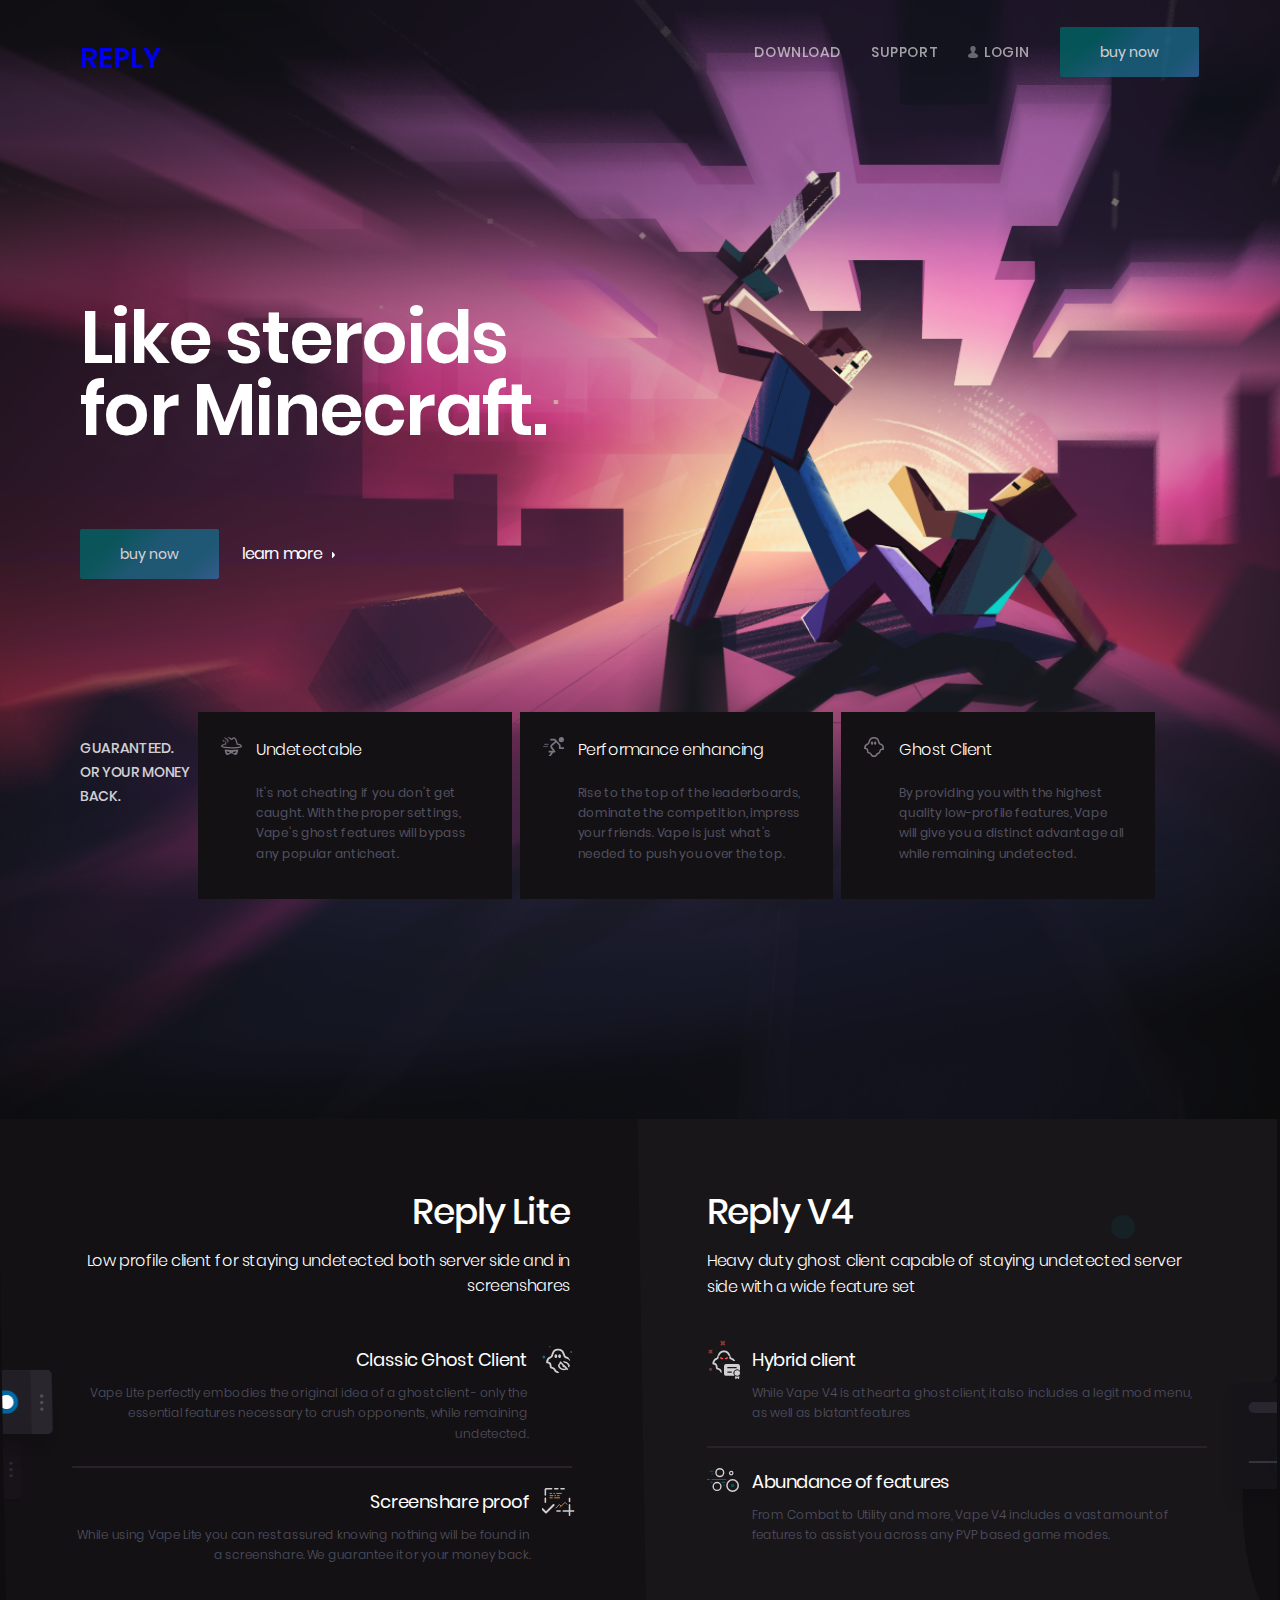
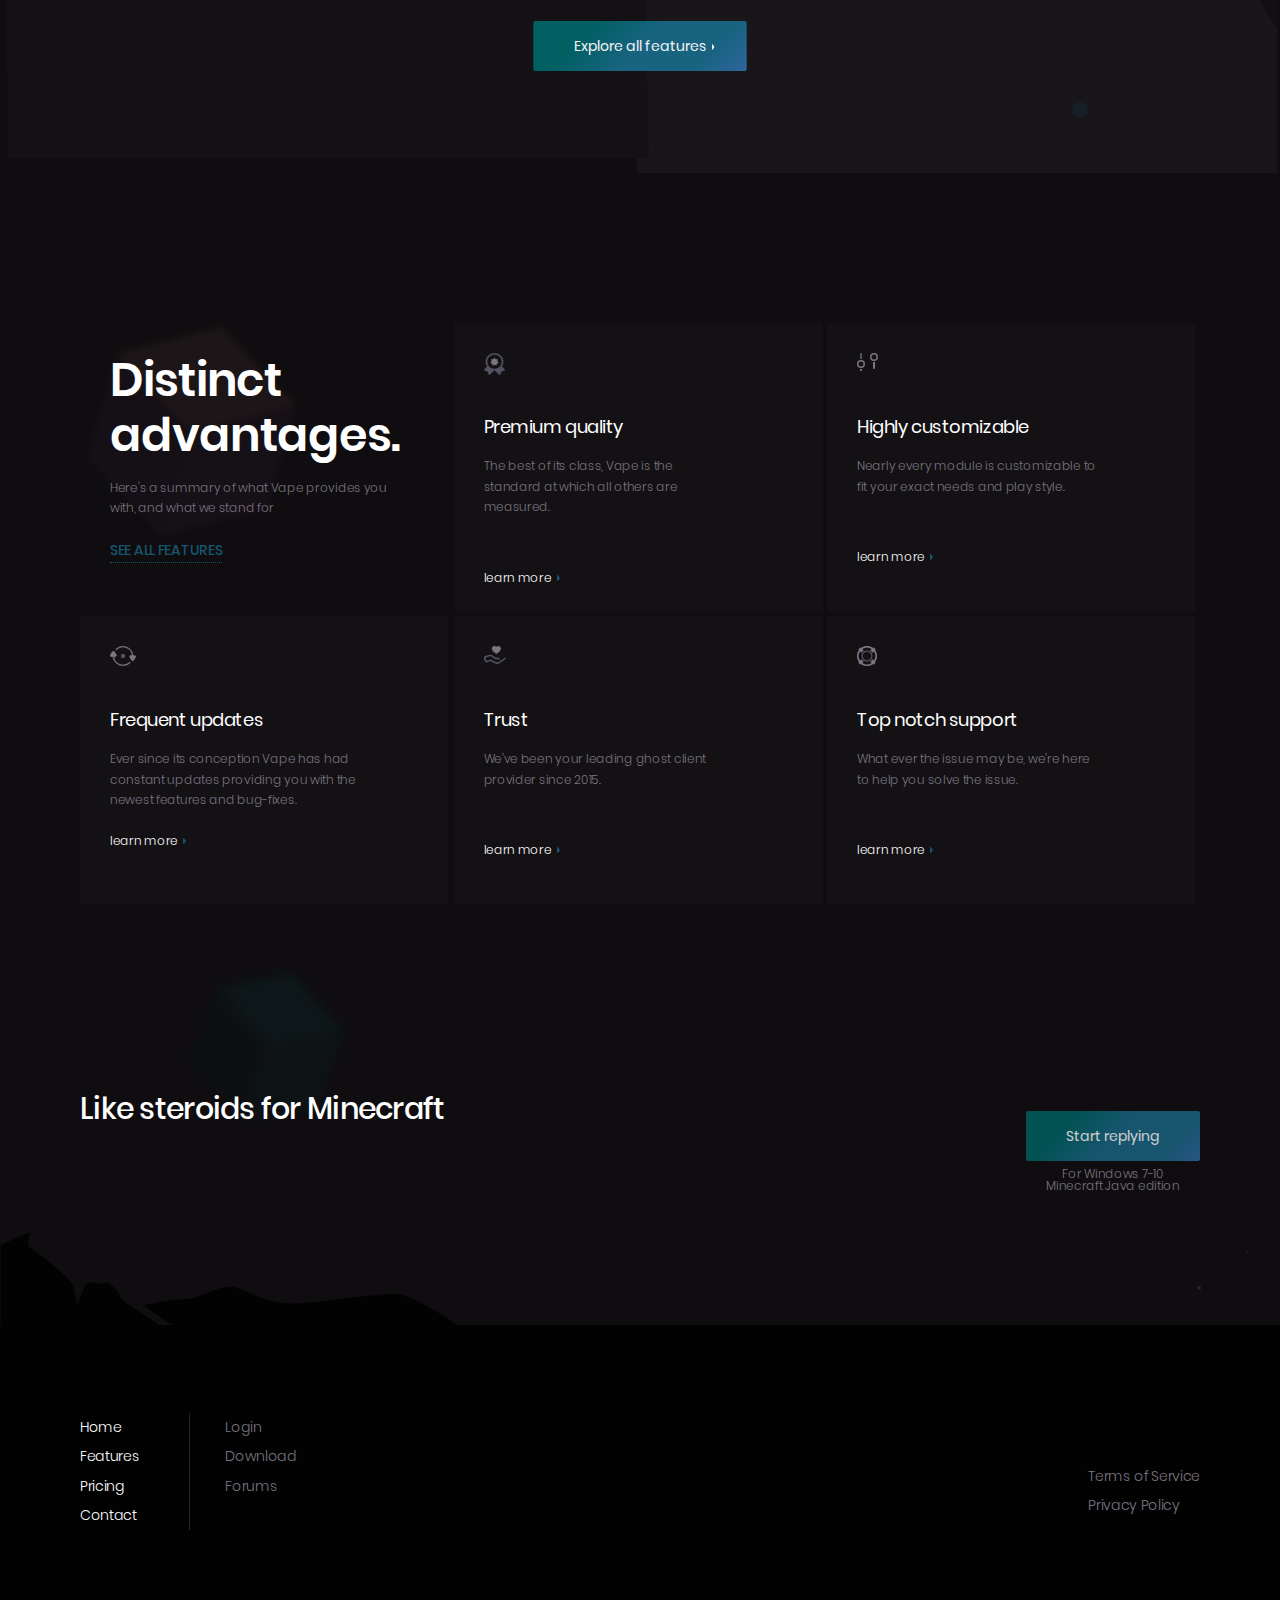
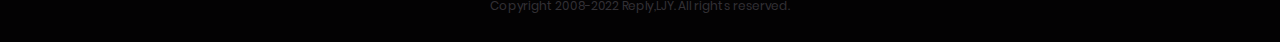
